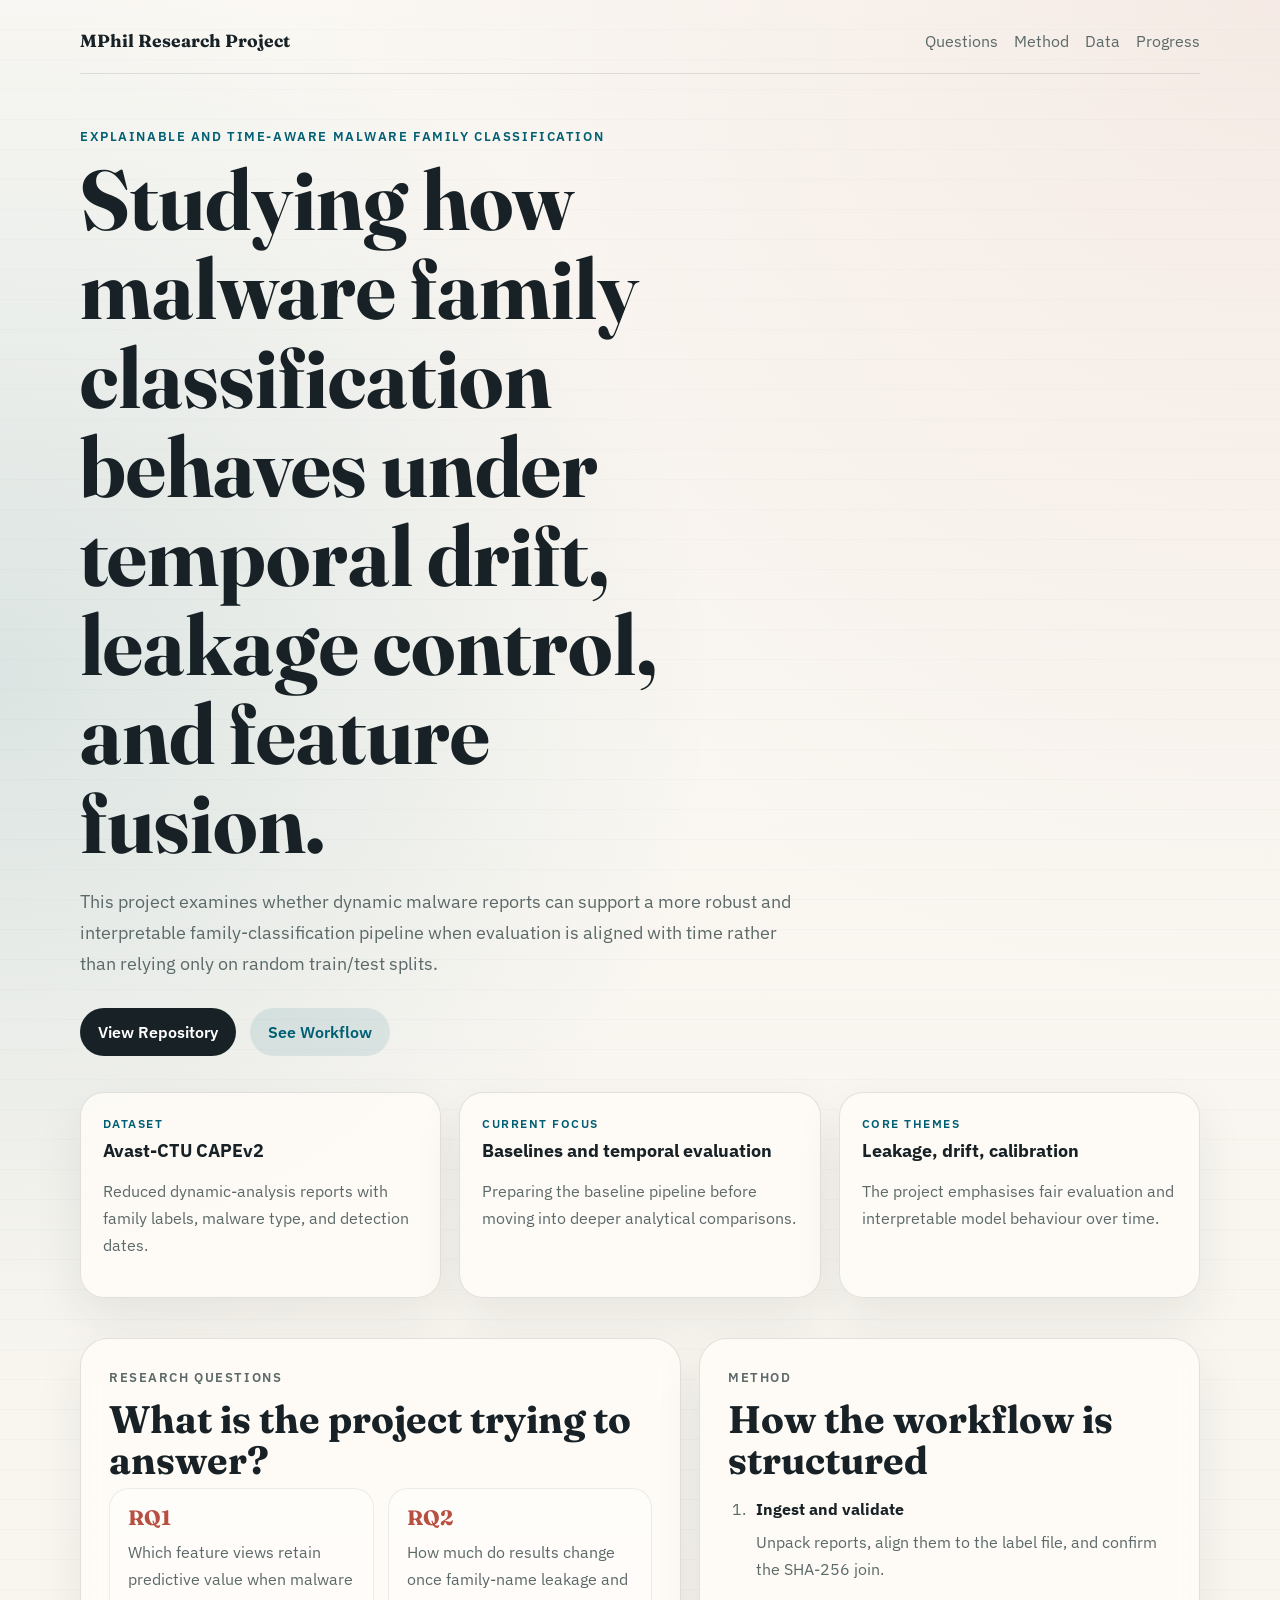
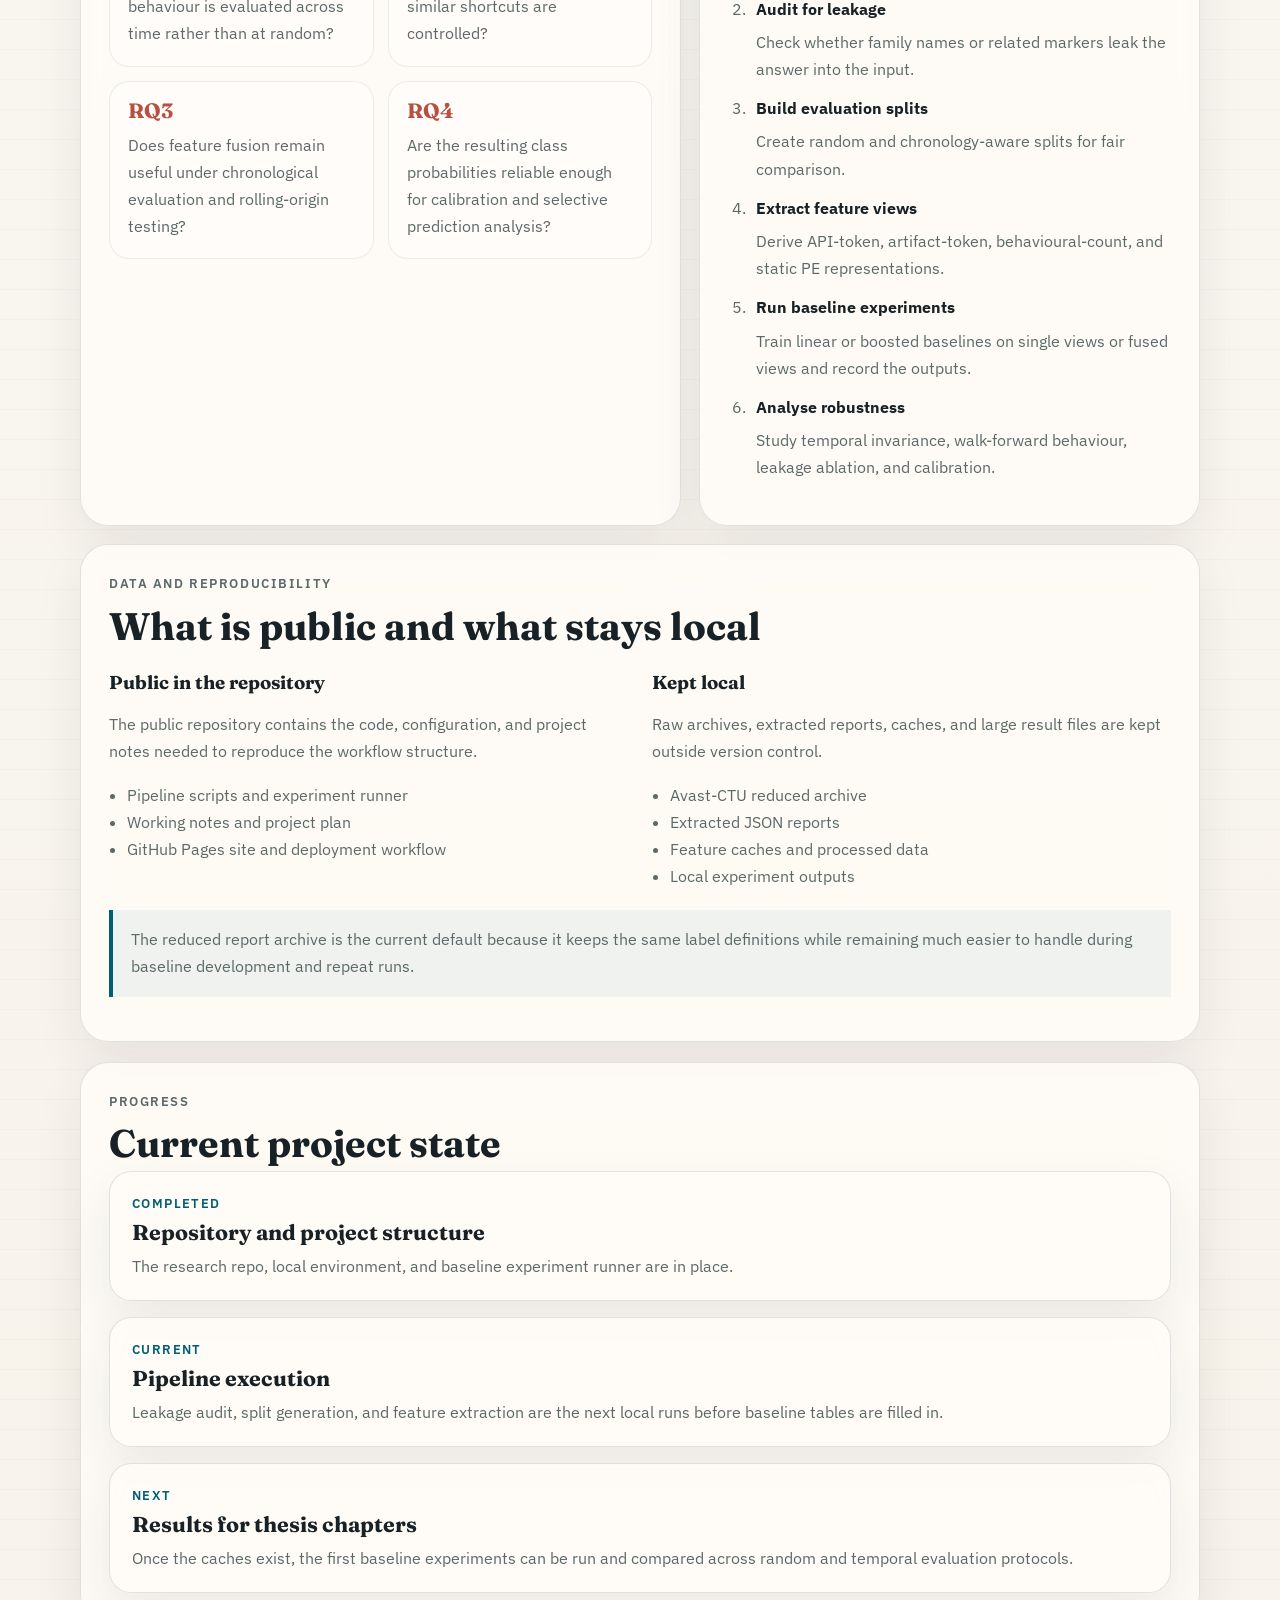
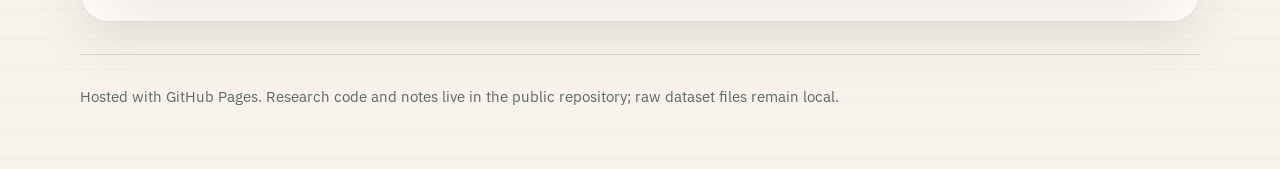
==== site/index.html @ 595c6e83 "Add GitHub Pages project site" ====
<!DOCTYPE html>
<html lang="en">
  <head>
    <meta charset="utf-8" />
    <meta name="viewport" content="width=device-width, initial-scale=1" />
    <title>MPhil Research Project | Malware Family Classification</title>
    <meta
      name="description"
      content="Project website for an MPhil research project on explainable and time-aware malware family classification."
    />
    <link rel="preconnect" href="https://fonts.googleapis.com" />
    <link rel="preconnect" href="https://fonts.gstatic.com" crossorigin />
    <link
      href="https://fonts.googleapis.com/css2?family=Fraunces:opsz,wght@9..144,500;9..144,700&family=IBM+Plex+Sans:wght@400;500;600&display=swap"
      rel="stylesheet"
    />
    <link rel="stylesheet" href="assets/styles.css" />
  </head>
  <body>
    <div class="page-shell">
      <header class="site-header">
        <a class="brand" href="#top">MPhil Research Project</a>
        <nav class="site-nav" aria-label="Primary">
          <a href="#questions">Questions</a>
          <a href="#method">Method</a>
          <a href="#data">Data</a>
          <a href="#progress">Progress</a>
        </nav>
      </header>

      <main id="top">
        <section class="hero reveal">
          <p class="eyebrow">Explainable and Time-Aware Malware Family Classification</p>
          <h1>Studying how malware family classification behaves under temporal drift, leakage control, and feature fusion.</h1>
          <p class="lead">
            This project examines whether dynamic malware reports can support a
            more robust and interpretable family-classification pipeline when
            evaluation is aligned with time rather than relying only on random
            train/test splits.
          </p>
          <div class="hero-actions">
            <a class="button primary" href="https://github.com/pinkysworld/Mphil">View Repository</a>
            <a class="button secondary" href="#method">See Workflow</a>
          </div>
        </section>

        <section class="snapshot reveal">
          <article class="stat-card">
            <span class="stat-label">Dataset</span>
            <strong>Avast-CTU CAPEv2</strong>
            <p>Reduced dynamic-analysis reports with family labels, malware type, and detection dates.</p>
          </article>
          <article class="stat-card">
            <span class="stat-label">Current Focus</span>
            <strong>Baselines and temporal evaluation</strong>
            <p>Preparing the baseline pipeline before moving into deeper analytical comparisons.</p>
          </article>
          <article class="stat-card">
            <span class="stat-label">Core Themes</span>
            <strong>Leakage, drift, calibration</strong>
            <p>The project emphasises fair evaluation and interpretable model behaviour over time.</p>
          </article>
        </section>

        <section class="content-grid">
          <section id="questions" class="panel reveal">
            <div class="panel-heading">
              <p class="eyebrow">Research Questions</p>
              <h2>What is the project trying to answer?</h2>
            </div>
            <div class="question-grid">
              <article>
                <h3>RQ1</h3>
                <p>Which feature views retain predictive value when malware behaviour is evaluated across time rather than at random?</p>
              </article>
              <article>
                <h3>RQ2</h3>
                <p>How much do results change once family-name leakage and similar shortcuts are controlled?</p>
              </article>
              <article>
                <h3>RQ3</h3>
                <p>Does feature fusion remain useful under chronological evaluation and rolling-origin testing?</p>
              </article>
              <article>
                <h3>RQ4</h3>
                <p>Are the resulting class probabilities reliable enough for calibration and selective prediction analysis?</p>
              </article>
            </div>
          </section>

          <section id="method" class="panel reveal">
            <div class="panel-heading">
              <p class="eyebrow">Method</p>
              <h2>How the workflow is structured</h2>
            </div>
            <ol class="workflow">
              <li>
                <strong>Ingest and validate</strong>
                <span>Unpack reports, align them to the label file, and confirm the SHA-256 join.</span>
              </li>
              <li>
                <strong>Audit for leakage</strong>
                <span>Check whether family names or related markers leak the answer into the input.</span>
              </li>
              <li>
                <strong>Build evaluation splits</strong>
                <span>Create random and chronology-aware splits for fair comparison.</span>
              </li>
              <li>
                <strong>Extract feature views</strong>
                <span>Derive API-token, artifact-token, behavioural-count, and static PE representations.</span>
              </li>
              <li>
                <strong>Run baseline experiments</strong>
                <span>Train linear or boosted baselines on single views or fused views and record the outputs.</span>
              </li>
              <li>
                <strong>Analyse robustness</strong>
                <span>Study temporal invariance, walk-forward behaviour, leakage ablation, and calibration.</span>
              </li>
            </ol>
          </section>
        </section>

        <section id="data" class="panel wide reveal">
          <div class="panel-heading">
            <p class="eyebrow">Data and Reproducibility</p>
            <h2>What is public and what stays local</h2>
          </div>
          <div class="two-column">
            <div>
              <h3>Public in the repository</h3>
              <p>
                The public repository contains the code, configuration, and
                project notes needed to reproduce the workflow structure.
              </p>
              <ul class="plain-list">
                <li>Pipeline scripts and experiment runner</li>
                <li>Working notes and project plan</li>
                <li>GitHub Pages site and deployment workflow</li>
              </ul>
            </div>
            <div>
              <h3>Kept local</h3>
              <p>
                Raw archives, extracted reports, caches, and large result files
                are kept outside version control.
              </p>
              <ul class="plain-list">
                <li>Avast-CTU reduced archive</li>
                <li>Extracted JSON reports</li>
                <li>Feature caches and processed data</li>
                <li>Local experiment outputs</li>
              </ul>
            </div>
          </div>
          <p class="note">
            The reduced report archive is the current default because it keeps
            the same label definitions while remaining much easier to handle
            during baseline development and repeat runs.
          </p>
        </section>

        <section id="progress" class="panel reveal">
          <div class="panel-heading">
            <p class="eyebrow">Progress</p>
            <h2>Current project state</h2>
          </div>
          <div class="timeline">
            <article>
              <span class="timeline-tag">Completed</span>
              <h3>Repository and project structure</h3>
              <p>The research repo, local environment, and baseline experiment runner are in place.</p>
            </article>
            <article>
              <span class="timeline-tag">Current</span>
              <h3>Pipeline execution</h3>
              <p>Leakage audit, split generation, and feature extraction are the next local runs before baseline tables are filled in.</p>
            </article>
            <article>
              <span class="timeline-tag">Next</span>
              <h3>Results for thesis chapters</h3>
              <p>Once the caches exist, the first baseline experiments can be run and compared across random and temporal evaluation protocols.</p>
            </article>
          </div>
        </section>
      </main>

      <footer class="site-footer">
        <p>Hosted with GitHub Pages. Research code and notes live in the public repository; raw dataset files remain local.</p>
      </footer>
    </div>
  </body>
</html>
---- site/assets/styles.css ----
:root {
  --paper: #f6f1e8;
  --paper-shadow: #ece1cf;
  --ink: #182226;
  --muted: #5b6969;
  --accent: #005f73;
  --accent-soft: rgba(0, 95, 115, 0.1);
  --accent-warm: #b85042;
  --line: rgba(24, 34, 38, 0.12);
  --card: rgba(255, 252, 247, 0.84);
  --shadow: 0 20px 50px rgba(24, 34, 38, 0.08);
}

* {
  box-sizing: border-box;
}

html {
  scroll-behavior: smooth;
}

body {
  margin: 0;
  color: var(--ink);
  font-family: "IBM Plex Sans", sans-serif;
  background:
    radial-gradient(circle at top right, rgba(184, 80, 66, 0.08), transparent 28%),
    radial-gradient(circle at left 20%, rgba(0, 95, 115, 0.12), transparent 24%),
    linear-gradient(180deg, rgba(255, 255, 255, 0.5), rgba(255, 255, 255, 0.15)),
    repeating-linear-gradient(
      to bottom,
      transparent 0,
      transparent 29px,
      rgba(24, 34, 38, 0.035) 29px,
      rgba(24, 34, 38, 0.035) 30px
    ),
    var(--paper);
}

a {
  color: inherit;
}

.page-shell {
  width: min(1120px, calc(100% - 32px));
  margin: 0 auto;
  padding: 20px 0 48px;
}

.site-header {
  display: flex;
  justify-content: space-between;
  align-items: center;
  gap: 18px;
  padding: 10px 0 22px;
  border-bottom: 1px solid var(--line);
}

.brand {
  font-family: "Fraunces", serif;
  font-weight: 700;
  font-size: 1.1rem;
  text-decoration: none;
}

.site-nav {
  display: flex;
  flex-wrap: wrap;
  gap: 16px;
}

.site-nav a {
  text-decoration: none;
  color: var(--muted);
}

.hero,
.panel,
.snapshot {
  animation: rise 700ms ease both;
}

.hero {
  padding: 54px 0 36px;
}

.eyebrow {
  margin: 0 0 10px;
  letter-spacing: 0.12em;
  text-transform: uppercase;
  color: var(--accent);
  font-size: 0.82rem;
  font-weight: 600;
}

.hero h1,
.panel h2,
.panel h3,
.timeline h3 {
  font-family: "Fraunces", serif;
  line-height: 1.05;
}

.hero h1 {
  margin: 0;
  max-width: 12ch;
  font-size: clamp(2.7rem, 7vw, 5.3rem);
}

.lead {
  max-width: 66ch;
  margin: 20px 0 0;
  font-size: 1.1rem;
  line-height: 1.75;
  color: var(--muted);
}

.hero-actions {
  display: flex;
  flex-wrap: wrap;
  gap: 14px;
  margin-top: 28px;
}

.button {
  display: inline-flex;
  align-items: center;
  justify-content: center;
  min-height: 48px;
  padding: 0 18px;
  border-radius: 999px;
  text-decoration: none;
  font-weight: 600;
  transition: transform 180ms ease, background-color 180ms ease;
}

.button:hover {
  transform: translateY(-1px);
}

.button.primary {
  background: var(--ink);
  color: #fff;
}

.button.secondary {
  background: var(--accent-soft);
  color: var(--accent);
}

.snapshot {
  display: grid;
  grid-template-columns: repeat(3, minmax(0, 1fr));
  gap: 18px;
}

.stat-card,
.panel,
.timeline article {
  backdrop-filter: blur(12px);
  background: var(--card);
  border: 1px solid var(--line);
  box-shadow: var(--shadow);
}

.stat-card {
  padding: 22px;
  border-radius: 24px;
}

.stat-label {
  display: block;
  margin-bottom: 8px;
  color: var(--accent);
  font-size: 0.78rem;
  text-transform: uppercase;
  letter-spacing: 0.12em;
  font-weight: 600;
}

.stat-card strong {
  display: block;
  font-size: 1.1rem;
}

.stat-card p,
.panel p,
.panel li,
.timeline p {
  color: var(--muted);
  line-height: 1.7;
}

.content-grid {
  display: grid;
  grid-template-columns: 1.2fr 1fr;
  gap: 18px;
  margin-top: 20px;
}

.panel {
  margin-top: 20px;
  padding: 28px;
  border-radius: 28px;
}

.panel.wide {
  margin-top: 18px;
}

.panel-heading h2 {
  margin: 0 0 8px;
  font-size: clamp(1.8rem, 3vw, 2.5rem);
}

.question-grid {
  display: grid;
  grid-template-columns: repeat(2, minmax(0, 1fr));
  gap: 14px;
}

.question-grid article {
  padding: 18px;
  border-radius: 20px;
  background: rgba(255, 255, 255, 0.44);
  border: 1px solid rgba(24, 34, 38, 0.08);
}

.question-grid h3 {
  margin: 0 0 10px;
  font-size: 1.3rem;
  color: var(--accent-warm);
}

.question-grid p {
  margin: 0;
}

.workflow {
  display: grid;
  gap: 12px;
  padding-left: 22px;
}

.workflow li {
  padding-left: 6px;
}

.workflow strong {
  display: block;
  margin-bottom: 6px;
  color: var(--ink);
}

.workflow span {
  color: var(--muted);
  line-height: 1.65;
}

.two-column {
  display: grid;
  grid-template-columns: repeat(2, minmax(0, 1fr));
  gap: 24px;
}

.plain-list {
  padding-left: 18px;
  margin: 10px 0 0;
}

.note {
  margin-top: 20px;
  padding: 16px 18px;
  border-left: 4px solid var(--accent);
  background: rgba(0, 95, 115, 0.06);
}

.timeline {
  display: grid;
  gap: 16px;
}

.timeline article {
  padding: 20px 22px;
  border-radius: 22px;
}

.timeline-tag {
  display: inline-block;
  margin-bottom: 10px;
  color: var(--accent);
  font-size: 0.8rem;
  letter-spacing: 0.11em;
  text-transform: uppercase;
  font-weight: 600;
}

.timeline h3 {
  margin: 0 0 8px;
  font-size: 1.35rem;
}

.timeline p {
  margin: 0;
}

.site-footer {
  margin-top: 32px;
  padding-top: 16px;
  border-top: 1px solid var(--line);
  color: var(--muted);
  font-size: 0.95rem;
}

@keyframes rise {
  from {
    opacity: 0;
    transform: translateY(18px);
  }
  to {
    opacity: 1;
    transform: translateY(0);
  }
}

@media (max-width: 900px) {
  .snapshot,
  .content-grid,
  .question-grid,
  .two-column {
    grid-template-columns: 1fr;
  }

  .hero h1 {
    max-width: 100%;
  }
}

@media (max-width: 640px) {
  .page-shell {
    width: min(100% - 20px, 1120px);
  }

  .site-header {
    align-items: flex-start;
    flex-direction: column;
  }

  .panel,
  .stat-card {
    border-radius: 22px;
  }
}
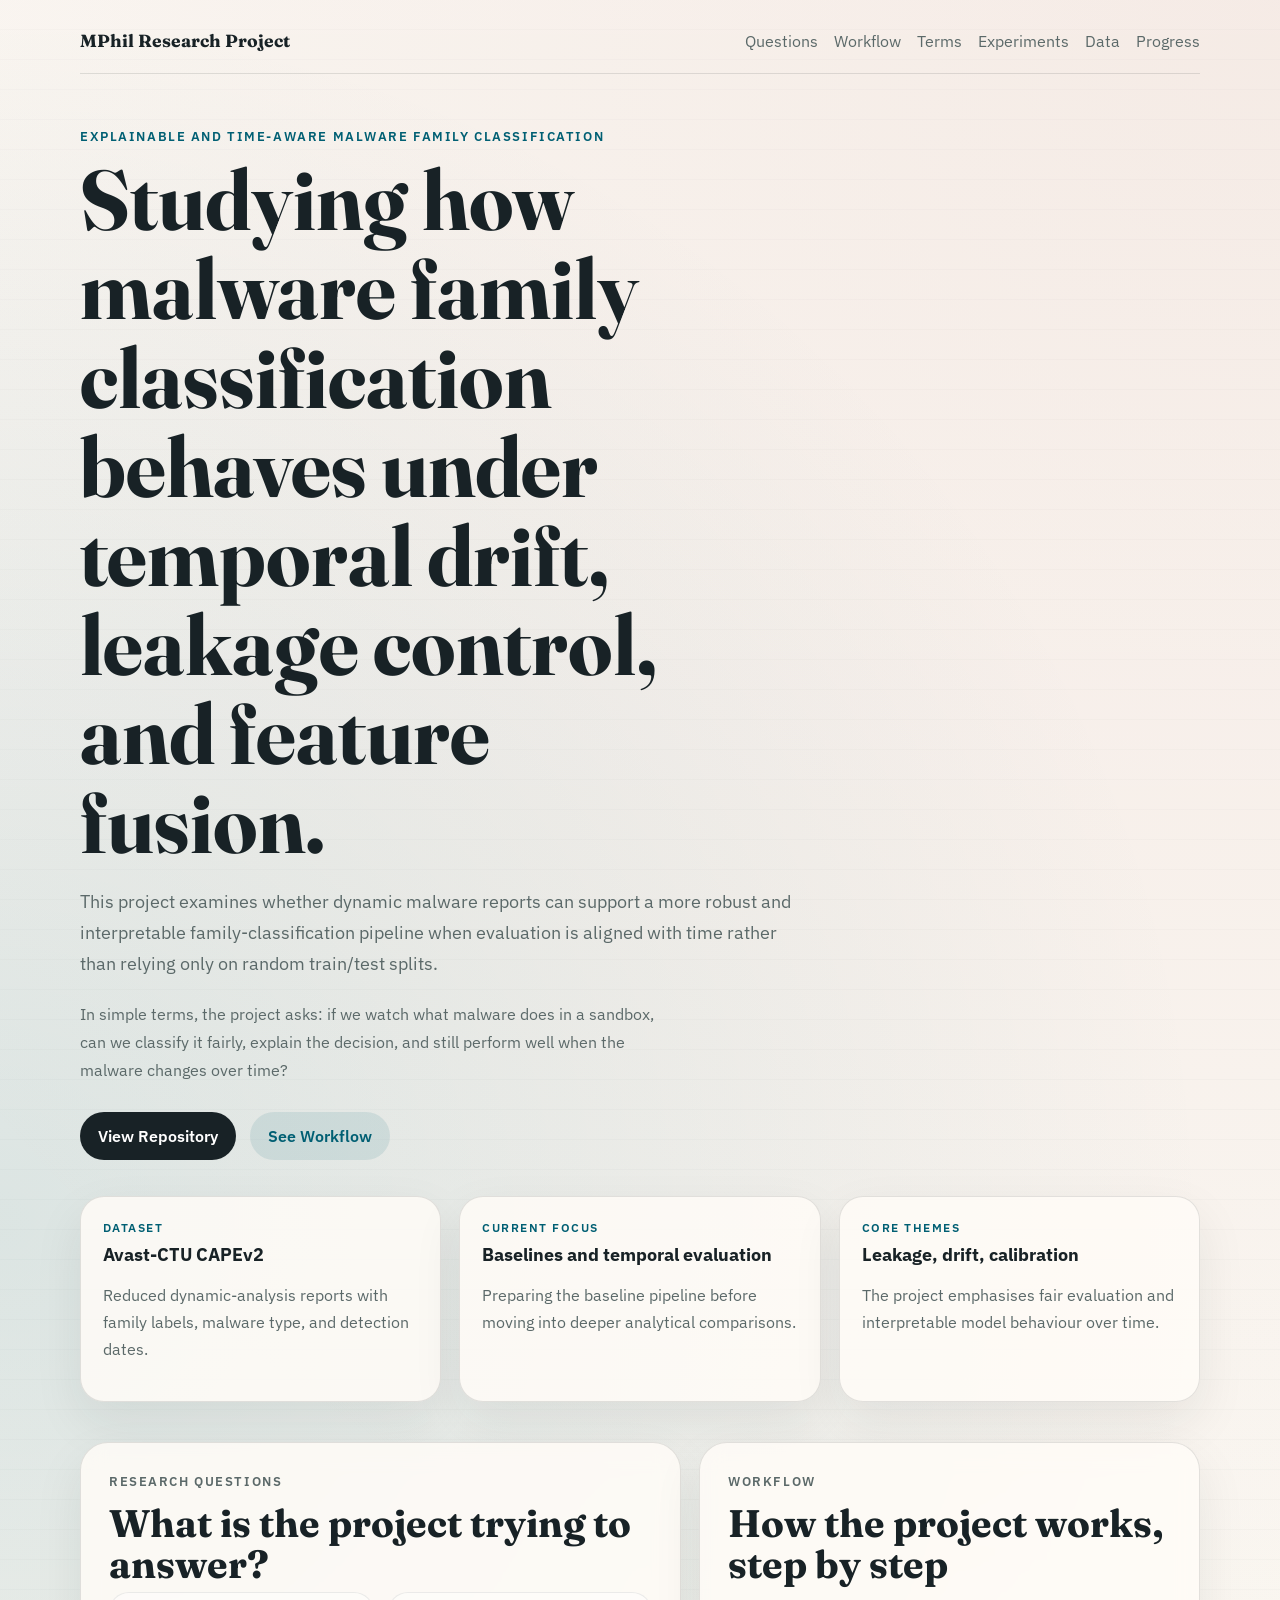
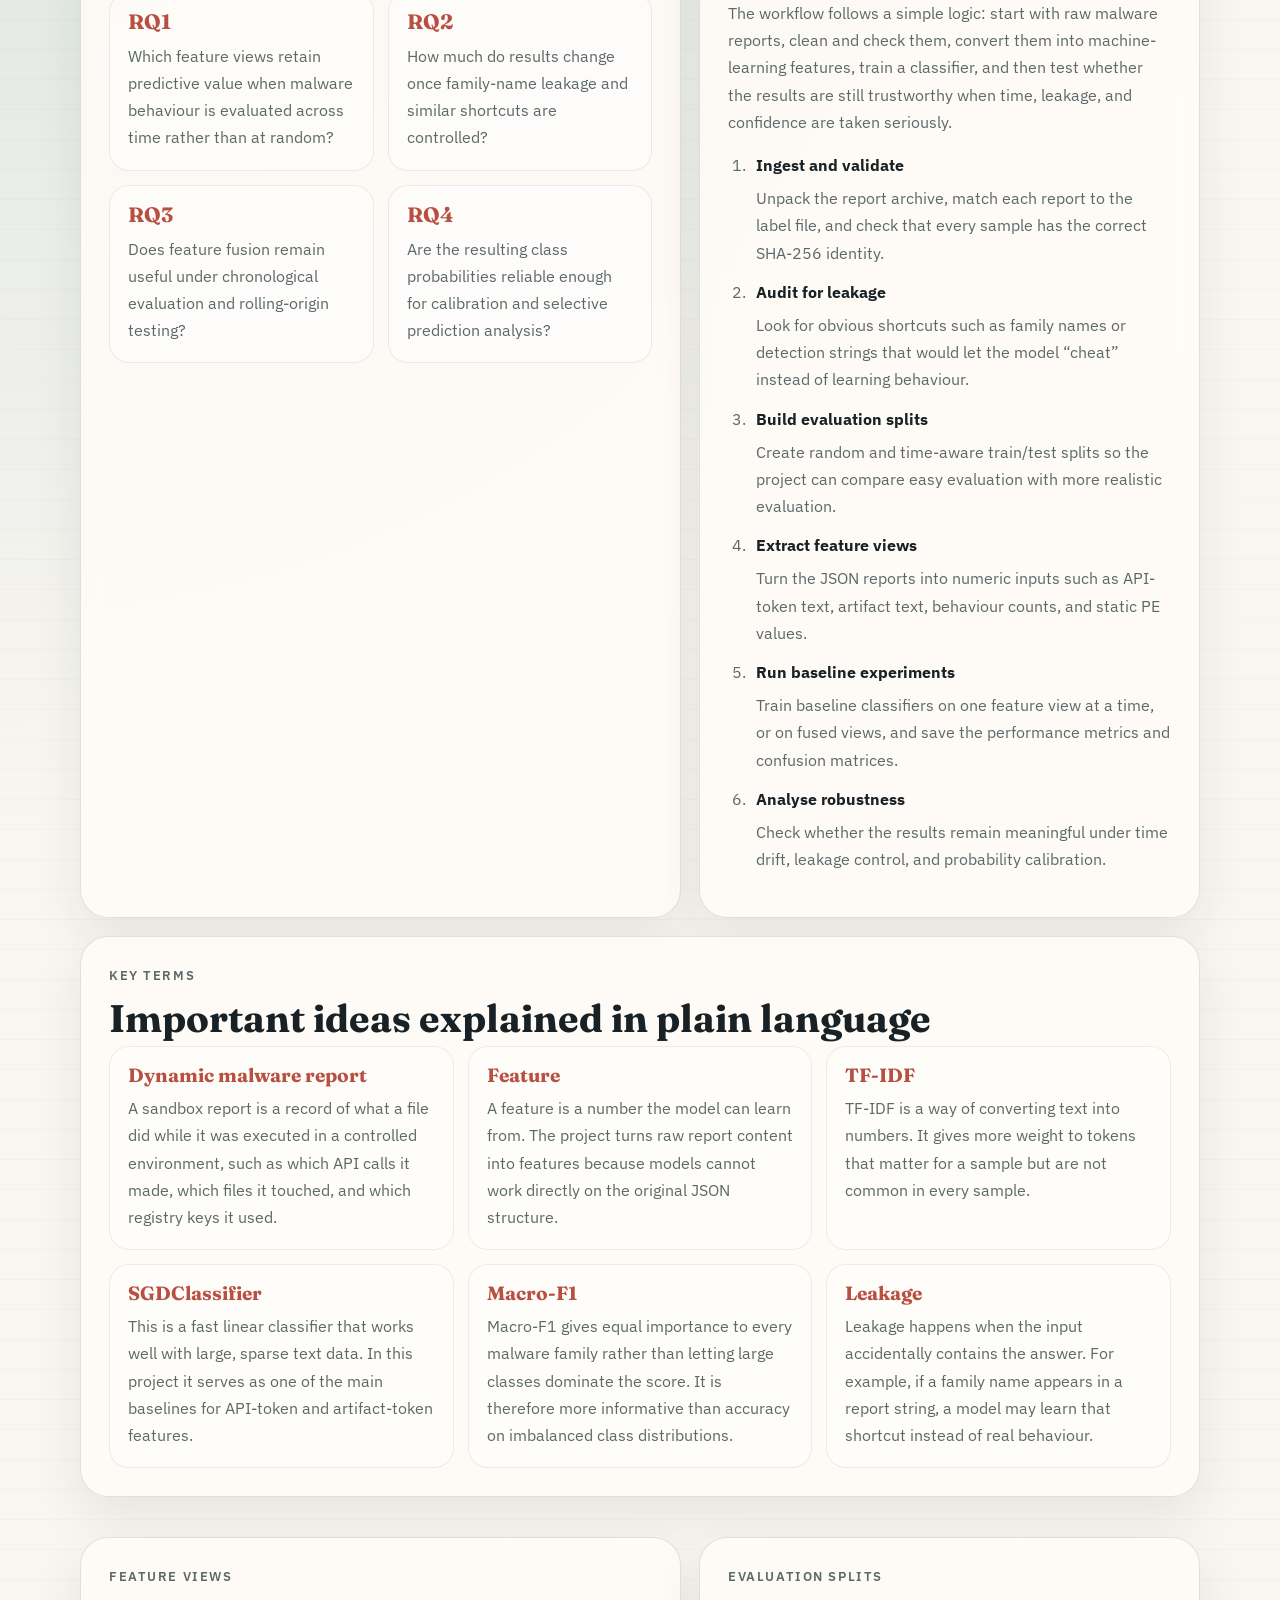
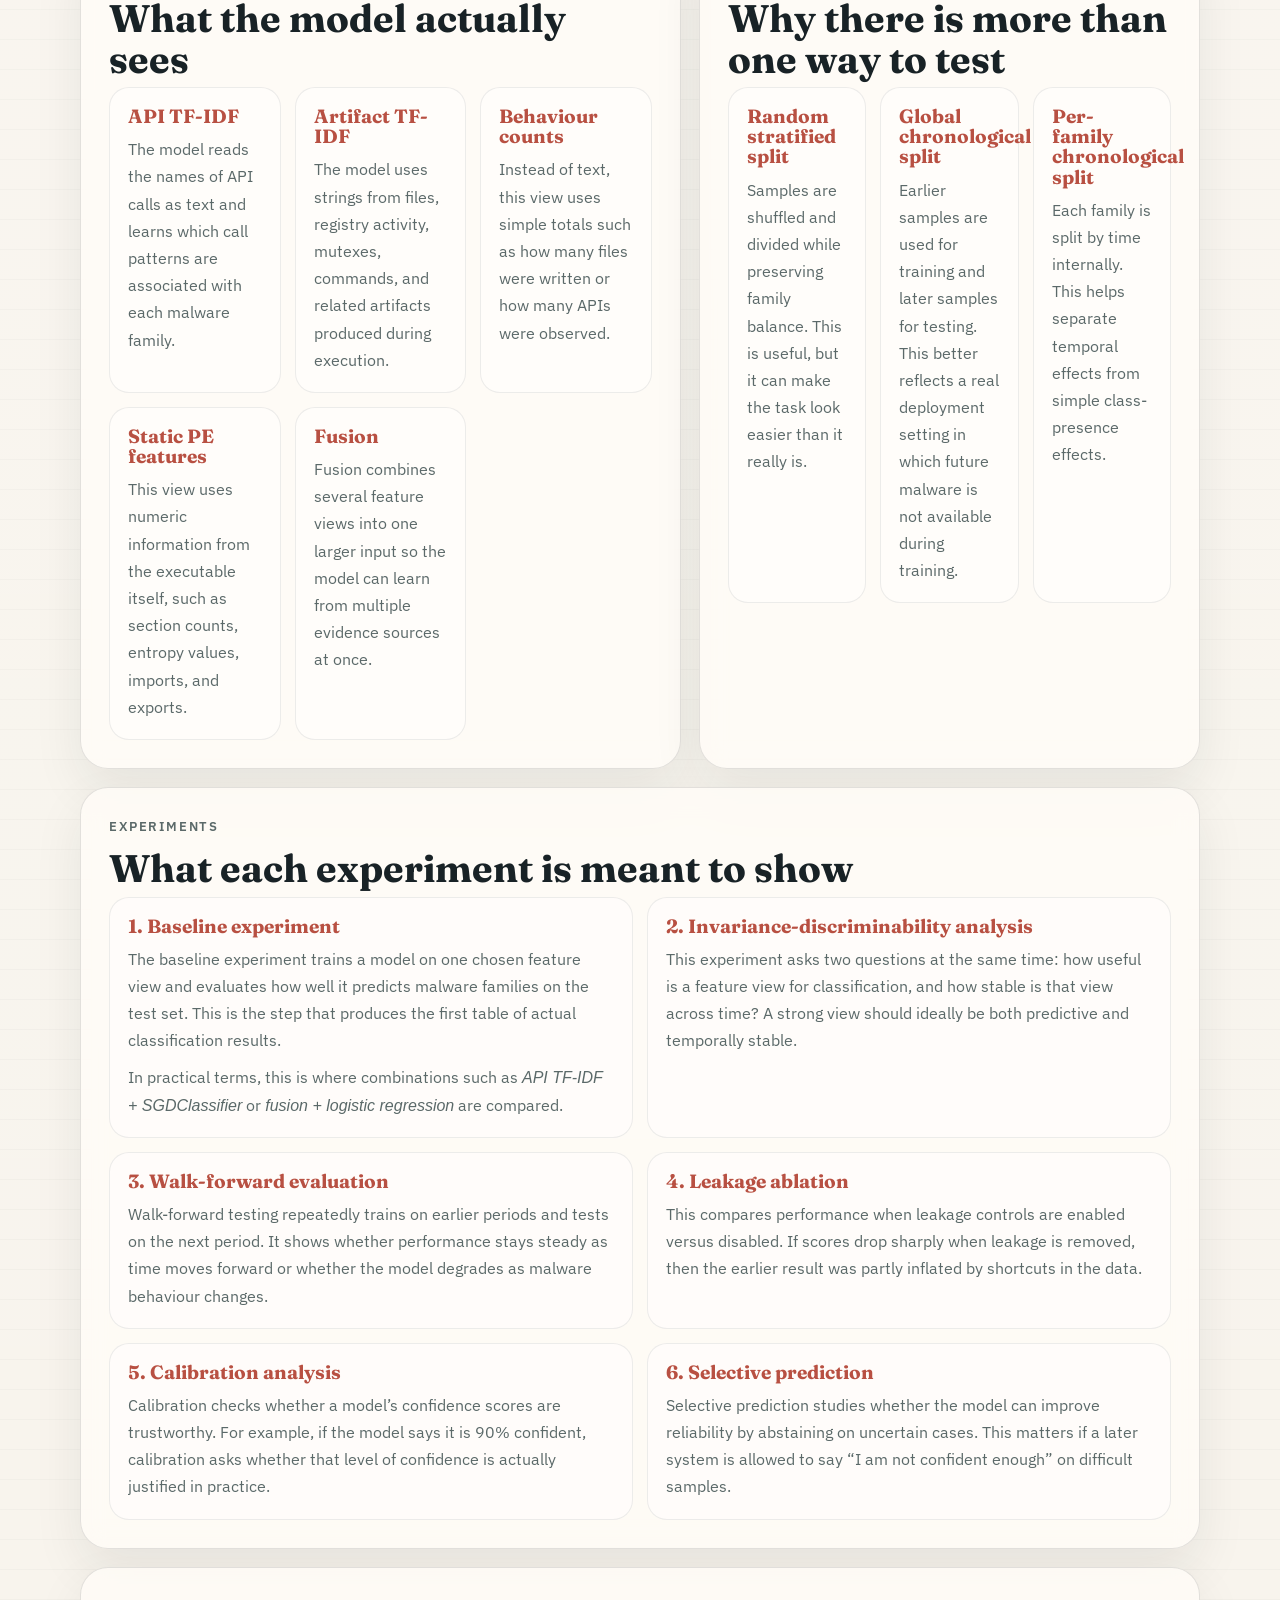
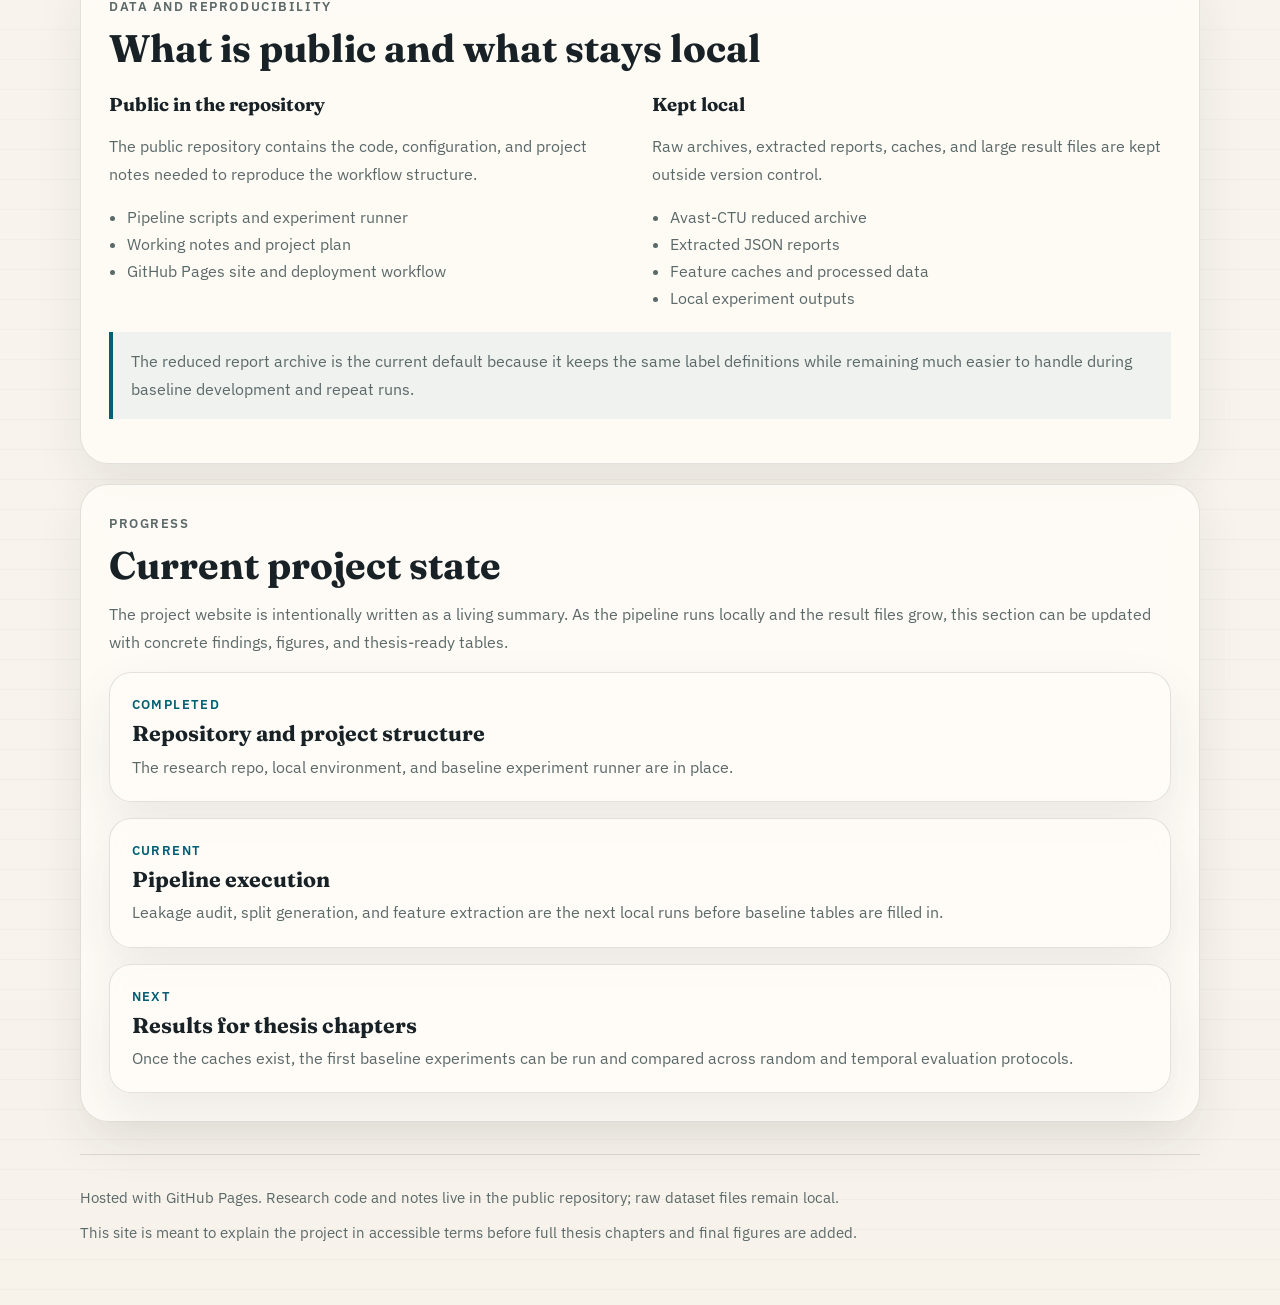
==== commit 46ac598e: "Expand website explanations" ====
--- a/site/index.html
+++ b/site/index.html
@@ -22,7 +22,9 @@
         <a class="brand" href="#top">MPhil Research Project</a>
         <nav class="site-nav" aria-label="Primary">
           <a href="#questions">Questions</a>
-          <a href="#method">Method</a>
+          <a href="#method">Workflow</a>
+          <a href="#terms">Terms</a>
+          <a href="#experiments">Experiments</a>
           <a href="#data">Data</a>
           <a href="#progress">Progress</a>
         </nav>
@@ -37,6 +39,11 @@
             more robust and interpretable family-classification pipeline when
             evaluation is aligned with time rather than relying only on random
             train/test splits.
+          </p>
+          <p class="lead compact">
+            In simple terms, the project asks: if we watch what malware does in
+            a sandbox, can we classify it fairly, explain the decision, and
+            still perform well when the malware changes over time?
           </p>
           <div class="hero-actions">
             <a class="button primary" href="https://github.com/pinkysworld/Mphil">View Repository</a>
@@ -90,36 +97,246 @@
 
           <section id="method" class="panel reveal">
             <div class="panel-heading">
-              <p class="eyebrow">Method</p>
-              <h2>How the workflow is structured</h2>
-            </div>
+              <p class="eyebrow">Workflow</p>
+              <h2>How the project works, step by step</h2>
+            </div>
+            <p>
+              The workflow follows a simple logic: start with raw malware
+              reports, clean and check them, convert them into machine-learning
+              features, train a classifier, and then test whether the results
+              are still trustworthy when time, leakage, and confidence are taken
+              seriously.
+            </p>
             <ol class="workflow">
               <li>
                 <strong>Ingest and validate</strong>
-                <span>Unpack reports, align them to the label file, and confirm the SHA-256 join.</span>
+                <span>Unpack the report archive, match each report to the label file, and check that every sample has the correct SHA-256 identity.</span>
               </li>
               <li>
                 <strong>Audit for leakage</strong>
-                <span>Check whether family names or related markers leak the answer into the input.</span>
+                <span>Look for obvious shortcuts such as family names or detection strings that would let the model “cheat” instead of learning behaviour.</span>
               </li>
               <li>
                 <strong>Build evaluation splits</strong>
-                <span>Create random and chronology-aware splits for fair comparison.</span>
+                <span>Create random and time-aware train/test splits so the project can compare easy evaluation with more realistic evaluation.</span>
               </li>
               <li>
                 <strong>Extract feature views</strong>
-                <span>Derive API-token, artifact-token, behavioural-count, and static PE representations.</span>
+                <span>Turn the JSON reports into numeric inputs such as API-token text, artifact text, behaviour counts, and static PE values.</span>
               </li>
               <li>
                 <strong>Run baseline experiments</strong>
-                <span>Train linear or boosted baselines on single views or fused views and record the outputs.</span>
+                <span>Train baseline classifiers on one feature view at a time, or on fused views, and save the performance metrics and confusion matrices.</span>
               </li>
               <li>
                 <strong>Analyse robustness</strong>
-                <span>Study temporal invariance, walk-forward behaviour, leakage ablation, and calibration.</span>
+                <span>Check whether the results remain meaningful under time drift, leakage control, and probability calibration.</span>
               </li>
             </ol>
           </section>
+        </section>
+
+        <section id="terms" class="panel wide reveal">
+          <div class="panel-heading">
+            <p class="eyebrow">Key Terms</p>
+            <h2>Important ideas explained in plain language</h2>
+          </div>
+          <div class="term-grid">
+            <article class="term-card">
+              <h3>Dynamic malware report</h3>
+              <p>
+                A sandbox report is a record of what a file did while it was
+                executed in a controlled environment, such as which API calls it
+                made, which files it touched, and which registry keys it used.
+              </p>
+            </article>
+            <article class="term-card">
+              <h3>Feature</h3>
+              <p>
+                A feature is a number the model can learn from. The project
+                turns raw report content into features because models cannot work
+                directly on the original JSON structure.
+              </p>
+            </article>
+            <article class="term-card">
+              <h3>TF-IDF</h3>
+              <p>
+                TF-IDF is a way of converting text into numbers. It gives more
+                weight to tokens that matter for a sample but are not common in
+                every sample.
+              </p>
+            </article>
+            <article class="term-card">
+              <h3>SGDClassifier</h3>
+              <p>
+                This is a fast linear classifier that works well with large,
+                sparse text data. In this project it serves as one of the main
+                baselines for API-token and artifact-token features.
+              </p>
+            </article>
+            <article class="term-card">
+              <h3>Macro-F1</h3>
+              <p>
+                Macro-F1 gives equal importance to every malware family rather
+                than letting large classes dominate the score. It is therefore
+                more informative than accuracy on imbalanced class distributions.
+              </p>
+            </article>
+            <article class="term-card">
+              <h3>Leakage</h3>
+              <p>
+                Leakage happens when the input accidentally contains the answer.
+                For example, if a family name appears in a report string, a
+                model may learn that shortcut instead of real behaviour.
+              </p>
+            </article>
+          </div>
+        </section>
+
+        <section class="content-grid">
+          <section class="panel reveal">
+            <div class="panel-heading">
+              <p class="eyebrow">Feature Views</p>
+              <h2>What the model actually sees</h2>
+            </div>
+            <div class="explain-grid">
+              <article>
+                <h3>API TF-IDF</h3>
+                <p>
+                  The model reads the names of API calls as text and learns
+                  which call patterns are associated with each malware family.
+                </p>
+              </article>
+              <article>
+                <h3>Artifact TF-IDF</h3>
+                <p>
+                  The model uses strings from files, registry activity, mutexes,
+                  commands, and related artifacts produced during execution.
+                </p>
+              </article>
+              <article>
+                <h3>Behaviour counts</h3>
+                <p>
+                  Instead of text, this view uses simple totals such as how many
+                  files were written or how many APIs were observed.
+                </p>
+              </article>
+              <article>
+                <h3>Static PE features</h3>
+                <p>
+                  This view uses numeric information from the executable itself,
+                  such as section counts, entropy values, imports, and exports.
+                </p>
+              </article>
+              <article>
+                <h3>Fusion</h3>
+                <p>
+                  Fusion combines several feature views into one larger input so
+                  the model can learn from multiple evidence sources at once.
+                </p>
+              </article>
+            </div>
+          </section>
+
+          <section class="panel reveal">
+            <div class="panel-heading">
+              <p class="eyebrow">Evaluation Splits</p>
+              <h2>Why there is more than one way to test</h2>
+            </div>
+            <div class="explain-grid">
+              <article>
+                <h3>Random stratified split</h3>
+                <p>
+                  Samples are shuffled and divided while preserving family
+                  balance. This is useful, but it can make the task look easier
+                  than it really is.
+                </p>
+              </article>
+              <article>
+                <h3>Global chronological split</h3>
+                <p>
+                  Earlier samples are used for training and later samples for
+                  testing. This better reflects a real deployment setting in
+                  which future malware is not available during training.
+                </p>
+              </article>
+              <article>
+                <h3>Per-family chronological split</h3>
+                <p>
+                  Each family is split by time internally. This helps separate
+                  temporal effects from simple class-presence effects.
+                </p>
+              </article>
+            </div>
+          </section>
+        </section>
+
+        <section id="experiments" class="panel wide reveal">
+          <div class="panel-heading">
+            <p class="eyebrow">Experiments</p>
+            <h2>What each experiment is meant to show</h2>
+          </div>
+          <div class="experiment-stack">
+            <article class="experiment-card">
+              <h3>1. Baseline experiment</h3>
+              <p>
+                The baseline experiment trains a model on one chosen feature
+                view and evaluates how well it predicts malware families on the
+                test set. This is the step that produces the first table of
+                actual classification results.
+              </p>
+              <p>
+                In practical terms, this is where combinations such as
+                <em>API TF-IDF + SGDClassifier</em> or
+                <em>fusion + logistic regression</em> are compared.
+              </p>
+            </article>
+            <article class="experiment-card">
+              <h3>2. Invariance-discriminability analysis</h3>
+              <p>
+                This experiment asks two questions at the same time: how useful
+                is a feature view for classification, and how stable is that
+                view across time? A strong view should ideally be both
+                predictive and temporally stable.
+              </p>
+            </article>
+            <article class="experiment-card">
+              <h3>3. Walk-forward evaluation</h3>
+              <p>
+                Walk-forward testing repeatedly trains on earlier periods and
+                tests on the next period. It shows whether performance stays
+                steady as time moves forward or whether the model degrades as
+                malware behaviour changes.
+              </p>
+            </article>
+            <article class="experiment-card">
+              <h3>4. Leakage ablation</h3>
+              <p>
+                This compares performance when leakage controls are enabled
+                versus disabled. If scores drop sharply when leakage is removed,
+                then the earlier result was partly inflated by shortcuts in the
+                data.
+              </p>
+            </article>
+            <article class="experiment-card">
+              <h3>5. Calibration analysis</h3>
+              <p>
+                Calibration checks whether a model’s confidence scores are
+                trustworthy. For example, if the model says it is 90% confident,
+                calibration asks whether that level of confidence is actually
+                justified in practice.
+              </p>
+            </article>
+            <article class="experiment-card">
+              <h3>6. Selective prediction</h3>
+              <p>
+                Selective prediction studies whether the model can improve
+                reliability by abstaining on uncertain cases. This matters if a
+                later system is allowed to say “I am not confident enough” on
+                difficult samples.
+              </p>
+            </article>
+          </div>
         </section>
 
         <section id="data" class="panel wide reveal">
@@ -166,6 +383,12 @@
             <p class="eyebrow">Progress</p>
             <h2>Current project state</h2>
           </div>
+          <p>
+            The project website is intentionally written as a living summary.
+            As the pipeline runs locally and the result files grow, this section
+            can be updated with concrete findings, figures, and thesis-ready
+            tables.
+          </p>
           <div class="timeline">
             <article>
               <span class="timeline-tag">Completed</span>
@@ -188,6 +411,7 @@
 
       <footer class="site-footer">
         <p>Hosted with GitHub Pages. Research code and notes live in the public repository; raw dataset files remain local.</p>
+        <p>This site is meant to explain the project in accessible terms before full thesis chapters and final figures are added.</p>
       </footer>
     </div>
   </body>
--- a/site/assets/styles.css
+++ b/site/assets/styles.css
@@ -115,6 +115,11 @@
   color: var(--muted);
 }
 
+.lead.compact {
+  max-width: 60ch;
+  font-size: 1rem;
+}
+
 .hero-actions {
   display: flex;
   flex-wrap: wrap;
@@ -257,6 +262,46 @@
   line-height: 1.65;
 }
 
+.term-grid,
+.explain-grid {
+  display: grid;
+  grid-template-columns: repeat(3, minmax(0, 1fr));
+  gap: 14px;
+}
+
+.term-card,
+.explain-grid article,
+.experiment-card {
+  padding: 18px;
+  border-radius: 20px;
+  background: rgba(255, 255, 255, 0.48);
+  border: 1px solid rgba(24, 34, 38, 0.08);
+}
+
+.term-card h3,
+.explain-grid h3,
+.experiment-card h3 {
+  margin: 0 0 10px;
+  font-size: 1.2rem;
+  color: var(--accent-warm);
+}
+
+.term-card p,
+.explain-grid p,
+.experiment-card p {
+  margin: 0;
+}
+
+.experiment-stack {
+  display: grid;
+  grid-template-columns: repeat(2, minmax(0, 1fr));
+  gap: 14px;
+}
+
+.experiment-card p + p {
+  margin-top: 10px;
+}
+
 .two-column {
   display: grid;
   grid-template-columns: repeat(2, minmax(0, 1fr));
@@ -327,7 +372,10 @@
   .snapshot,
   .content-grid,
   .question-grid,
-  .two-column {
+  .two-column,
+  .term-grid,
+  .explain-grid,
+  .experiment-stack {
     grid-template-columns: 1fr;
   }
 
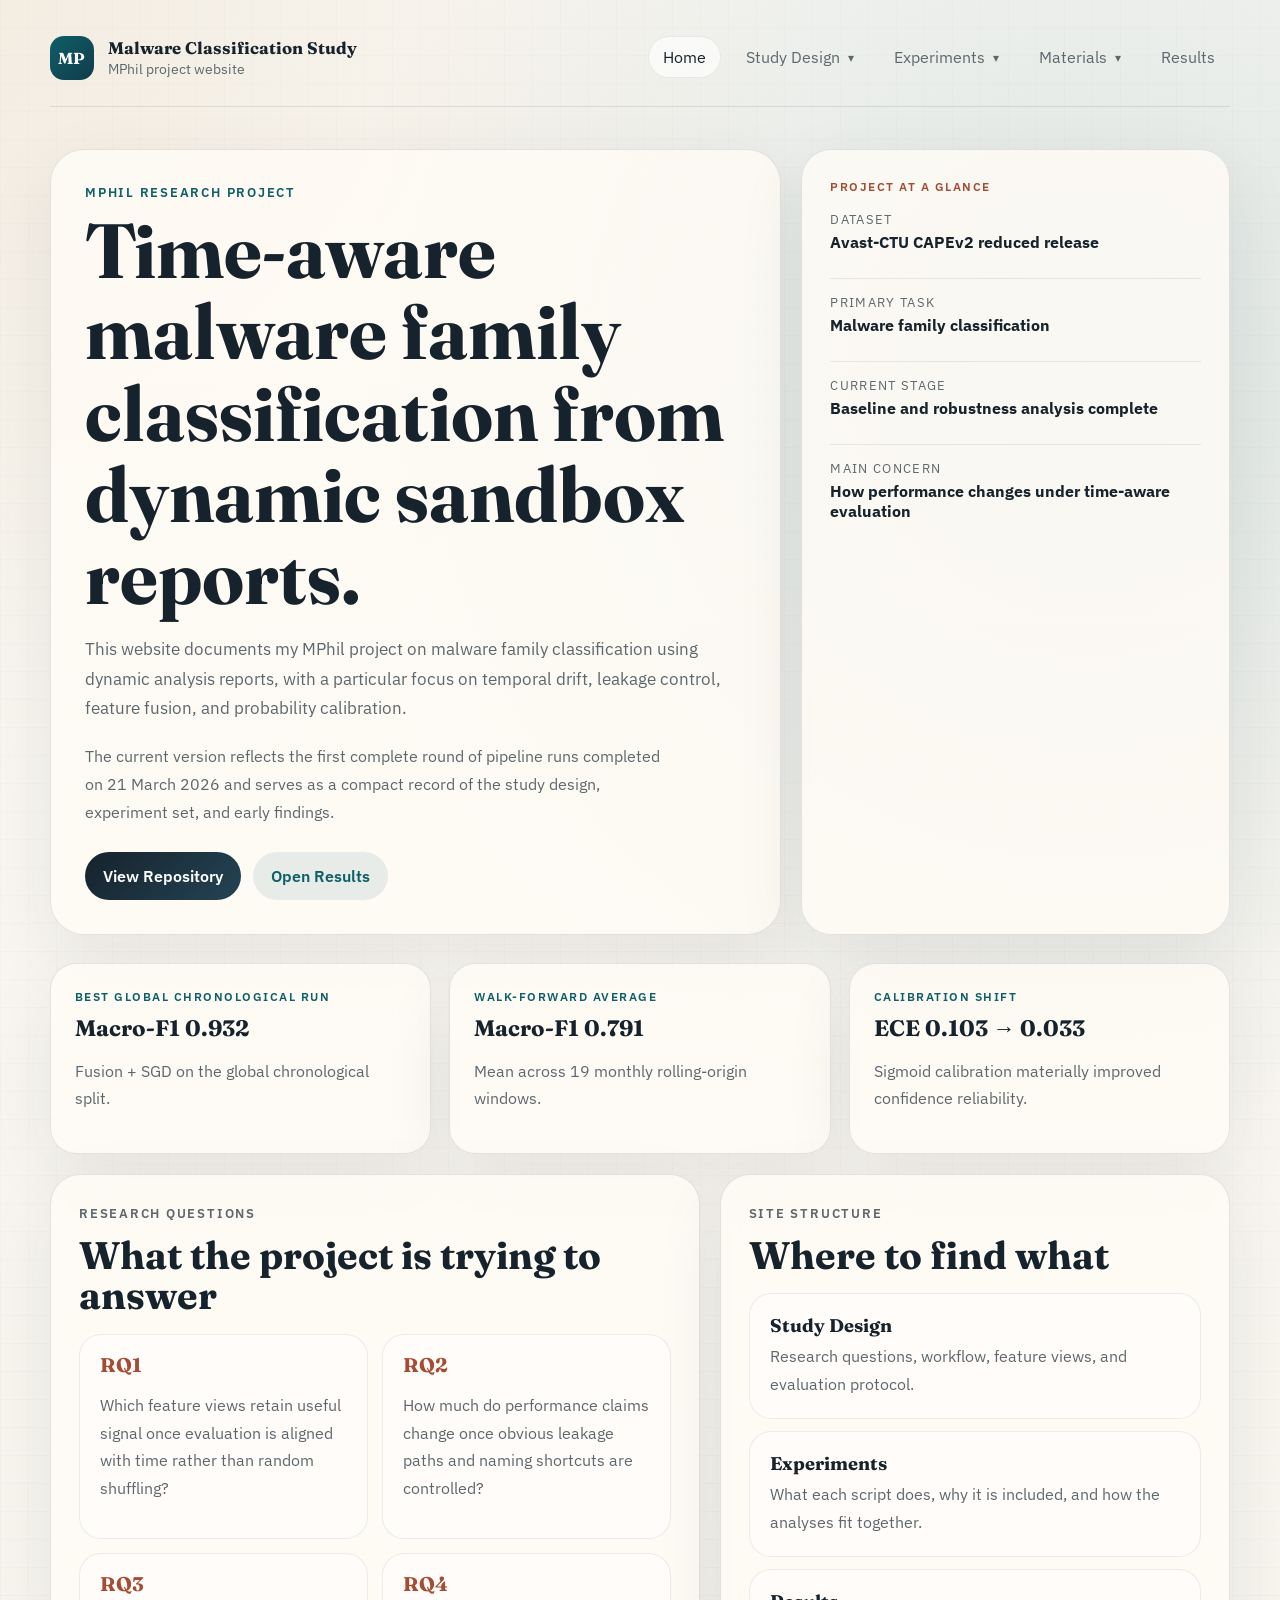
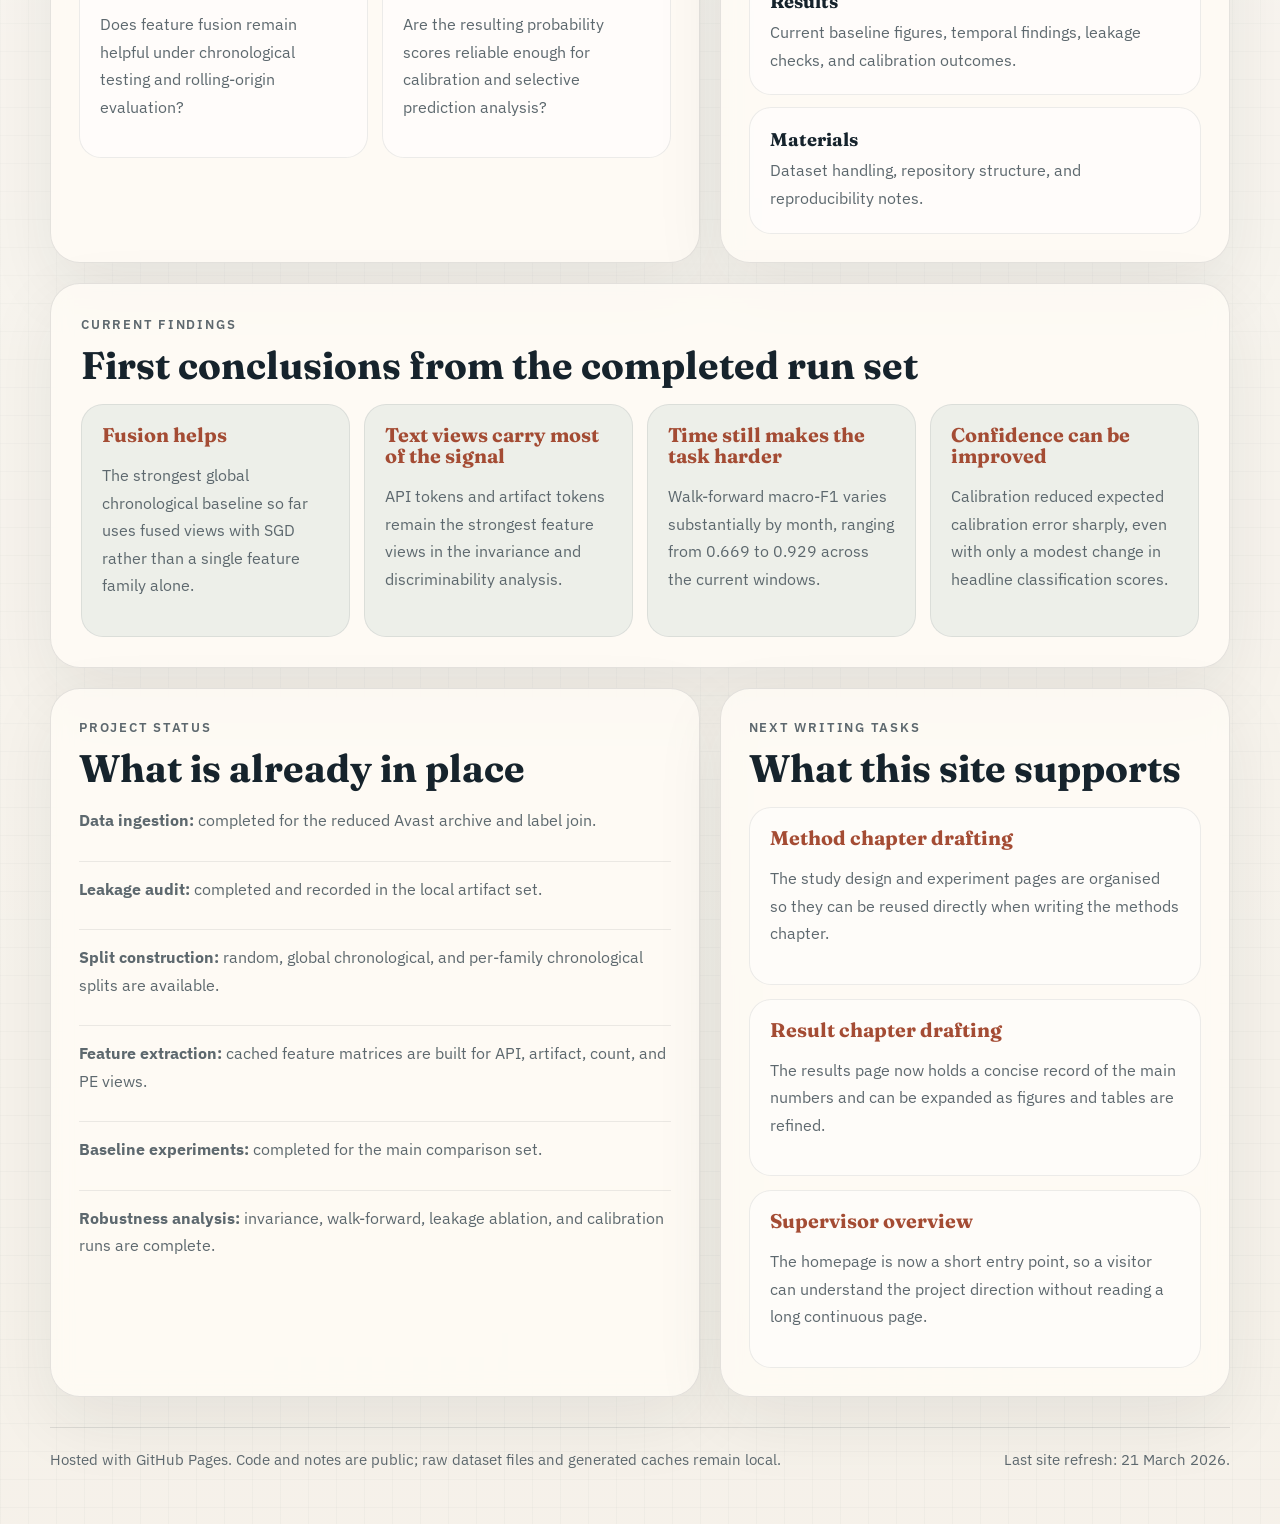
==== commit ed7d8ff6: "Redesign project website" ====
--- a/site/index.html
+++ b/site/index.html
@@ -6,7 +6,7 @@
     <title>MPhil Research Project | Malware Family Classification</title>
     <meta
       name="description"
-      content="Project website for an MPhil research project on explainable and time-aware malware family classification."
+      content="Website for an MPhil project on malware family classification, temporal evaluation, leakage control, and model reliability."
     />
     <link rel="preconnect" href="https://fonts.googleapis.com" />
     <link rel="preconnect" href="https://fonts.gstatic.com" crossorigin />
@@ -19,399 +19,231 @@
   <body>
     <div class="page-shell">
       <header class="site-header">
-        <a class="brand" href="#top">MPhil Research Project</a>
+        <a class="brand" href="index.html">
+          <span class="brand-mark">MP</span>
+          <span class="brand-copy">
+            <strong>Malware Classification Study</strong>
+            <small>MPhil project website</small>
+          </span>
+        </a>
+
         <nav class="site-nav" aria-label="Primary">
-          <a href="#questions">Questions</a>
-          <a href="#method">Workflow</a>
-          <a href="#terms">Terms</a>
-          <a href="#experiments">Experiments</a>
-          <a href="#data">Data</a>
-          <a href="#progress">Progress</a>
+          <a class="nav-link active" href="index.html">Home</a>
+
+          <details class="nav-group">
+            <summary class="nav-summary">Study Design</summary>
+            <div class="nav-menu">
+              <a href="methods.html#questions">Research Questions</a>
+              <a href="methods.html#workflow">Workflow</a>
+              <a href="methods.html#features">Feature Views</a>
+              <a href="methods.html#evaluation">Evaluation</a>
+            </div>
+          </details>
+
+          <details class="nav-group">
+            <summary class="nav-summary">Experiments</summary>
+            <div class="nav-menu">
+              <a href="experiments.html#baseline">Baselines</a>
+              <a href="experiments.html#temporal">Temporal Analysis</a>
+              <a href="experiments.html#reliability">Reliability</a>
+            </div>
+          </details>
+
+          <details class="nav-group">
+            <summary class="nav-summary">Materials</summary>
+            <div class="nav-menu">
+              <a href="materials.html#data">Data</a>
+              <a href="materials.html#repo">Repository</a>
+              <a href="materials.html#notes">Working Notes</a>
+            </div>
+          </details>
+
+          <a class="nav-link" href="results.html">Results</a>
         </nav>
       </header>
 
-      <main id="top">
-        <section class="hero reveal">
-          <p class="eyebrow">Explainable and Time-Aware Malware Family Classification</p>
-          <h1>Studying how malware family classification behaves under temporal drift, leakage control, and feature fusion.</h1>
-          <p class="lead">
-            This project examines whether dynamic malware reports can support a
-            more robust and interpretable family-classification pipeline when
-            evaluation is aligned with time rather than relying only on random
-            train/test splits.
-          </p>
-          <p class="lead compact">
-            In simple terms, the project asks: if we watch what malware does in
-            a sandbox, can we classify it fairly, explain the decision, and
-            still perform well when the malware changes over time?
-          </p>
-          <div class="hero-actions">
-            <a class="button primary" href="https://github.com/pinkysworld/Mphil">View Repository</a>
-            <a class="button secondary" href="#method">See Workflow</a>
+      <main>
+        <section class="hero">
+          <div class="hero-copy reveal">
+            <p class="eyebrow">MPhil research project</p>
+            <h1>Time-aware malware family classification from dynamic sandbox reports.</h1>
+            <p class="lead">
+              This website documents my MPhil project on malware family
+              classification using dynamic analysis reports, with a particular
+              focus on temporal drift, leakage control, feature fusion, and
+              probability calibration.
+            </p>
+            <p class="lead secondary">
+              The current version reflects the first complete round of pipeline
+              runs completed on 21 March 2026 and serves as a compact record of
+              the study design, experiment set, and early findings.
+            </p>
+            <div class="hero-actions">
+              <a class="button primary" href="https://github.com/pinkysworld/Mphil">View Repository</a>
+              <a class="button secondary" href="results.html">Open Results</a>
+            </div>
           </div>
-        </section>
-
-        <section class="snapshot reveal">
-          <article class="stat-card">
-            <span class="stat-label">Dataset</span>
-            <strong>Avast-CTU CAPEv2</strong>
-            <p>Reduced dynamic-analysis reports with family labels, malware type, and detection dates.</p>
+
+          <aside class="hero-panel reveal">
+            <p class="panel-kicker">Project at a glance</p>
+            <ul class="summary-list">
+              <li>
+                <span>Dataset</span>
+                <strong>Avast-CTU CAPEv2 reduced release</strong>
+              </li>
+              <li>
+                <span>Primary task</span>
+                <strong>Malware family classification</strong>
+              </li>
+              <li>
+                <span>Current stage</span>
+                <strong>Baseline and robustness analysis complete</strong>
+              </li>
+              <li>
+                <span>Main concern</span>
+                <strong>How performance changes under time-aware evaluation</strong>
+              </li>
+            </ul>
+          </aside>
+        </section>
+
+        <section class="metric-strip reveal">
+          <article class="metric-card">
+            <span class="metric-label">Best global chronological run</span>
+            <strong>Macro-F1 0.932</strong>
+            <p>Fusion + SGD on the global chronological split.</p>
           </article>
-          <article class="stat-card">
-            <span class="stat-label">Current Focus</span>
-            <strong>Baselines and temporal evaluation</strong>
-            <p>Preparing the baseline pipeline before moving into deeper analytical comparisons.</p>
+          <article class="metric-card">
+            <span class="metric-label">Walk-forward average</span>
+            <strong>Macro-F1 0.791</strong>
+            <p>Mean across 19 monthly rolling-origin windows.</p>
           </article>
-          <article class="stat-card">
-            <span class="stat-label">Core Themes</span>
-            <strong>Leakage, drift, calibration</strong>
-            <p>The project emphasises fair evaluation and interpretable model behaviour over time.</p>
+          <article class="metric-card">
+            <span class="metric-label">Calibration shift</span>
+            <strong>ECE 0.103 → 0.033</strong>
+            <p>Sigmoid calibration materially improved confidence reliability.</p>
           </article>
         </section>
 
-        <section class="content-grid">
-          <section id="questions" class="panel reveal">
-            <div class="panel-heading">
+        <section class="section-grid">
+          <section class="panel reveal">
+            <div class="section-heading">
               <p class="eyebrow">Research Questions</p>
-              <h2>What is the project trying to answer?</h2>
-            </div>
-            <div class="question-grid">
-              <article>
+              <h2>What the project is trying to answer</h2>
+            </div>
+            <div class="card-grid two-up">
+              <article class="content-card">
                 <h3>RQ1</h3>
-                <p>Which feature views retain predictive value when malware behaviour is evaluated across time rather than at random?</p>
-              </article>
-              <article>
+                <p>Which feature views retain useful signal once evaluation is aligned with time rather than random shuffling?</p>
+              </article>
+              <article class="content-card">
                 <h3>RQ2</h3>
-                <p>How much do results change once family-name leakage and similar shortcuts are controlled?</p>
-              </article>
-              <article>
+                <p>How much do performance claims change once obvious leakage paths and naming shortcuts are controlled?</p>
+              </article>
+              <article class="content-card">
                 <h3>RQ3</h3>
-                <p>Does feature fusion remain useful under chronological evaluation and rolling-origin testing?</p>
-              </article>
-              <article>
+                <p>Does feature fusion remain helpful under chronological testing and rolling-origin evaluation?</p>
+              </article>
+              <article class="content-card">
                 <h3>RQ4</h3>
-                <p>Are the resulting class probabilities reliable enough for calibration and selective prediction analysis?</p>
-              </article>
-            </div>
-          </section>
-
-          <section id="method" class="panel reveal">
-            <div class="panel-heading">
-              <p class="eyebrow">Workflow</p>
-              <h2>How the project works, step by step</h2>
-            </div>
-            <p>
-              The workflow follows a simple logic: start with raw malware
-              reports, clean and check them, convert them into machine-learning
-              features, train a classifier, and then test whether the results
-              are still trustworthy when time, leakage, and confidence are taken
-              seriously.
-            </p>
-            <ol class="workflow">
-              <li>
-                <strong>Ingest and validate</strong>
-                <span>Unpack the report archive, match each report to the label file, and check that every sample has the correct SHA-256 identity.</span>
-              </li>
-              <li>
-                <strong>Audit for leakage</strong>
-                <span>Look for obvious shortcuts such as family names or detection strings that would let the model “cheat” instead of learning behaviour.</span>
-              </li>
-              <li>
-                <strong>Build evaluation splits</strong>
-                <span>Create random and time-aware train/test splits so the project can compare easy evaluation with more realistic evaluation.</span>
-              </li>
-              <li>
-                <strong>Extract feature views</strong>
-                <span>Turn the JSON reports into numeric inputs such as API-token text, artifact text, behaviour counts, and static PE values.</span>
-              </li>
-              <li>
-                <strong>Run baseline experiments</strong>
-                <span>Train baseline classifiers on one feature view at a time, or on fused views, and save the performance metrics and confusion matrices.</span>
-              </li>
-              <li>
-                <strong>Analyse robustness</strong>
-                <span>Check whether the results remain meaningful under time drift, leakage control, and probability calibration.</span>
-              </li>
-            </ol>
-          </section>
-        </section>
-
-        <section id="terms" class="panel wide reveal">
-          <div class="panel-heading">
-            <p class="eyebrow">Key Terms</p>
-            <h2>Important ideas explained in plain language</h2>
+                <p>Are the resulting probability scores reliable enough for calibration and selective prediction analysis?</p>
+              </article>
+            </div>
+          </section>
+
+          <section class="panel reveal">
+            <div class="section-heading">
+              <p class="eyebrow">Site Structure</p>
+              <h2>Where to find what</h2>
+            </div>
+            <div class="link-stack">
+              <a class="link-card" href="methods.html">
+                <strong>Study Design</strong>
+                <span>Research questions, workflow, feature views, and evaluation protocol.</span>
+              </a>
+              <a class="link-card" href="experiments.html">
+                <strong>Experiments</strong>
+                <span>What each script does, why it is included, and how the analyses fit together.</span>
+              </a>
+              <a class="link-card" href="results.html">
+                <strong>Results</strong>
+                <span>Current baseline figures, temporal findings, leakage checks, and calibration outcomes.</span>
+              </a>
+              <a class="link-card" href="materials.html">
+                <strong>Materials</strong>
+                <span>Dataset handling, repository structure, and reproducibility notes.</span>
+              </a>
+            </div>
+          </section>
+        </section>
+
+        <section class="panel wide reveal">
+          <div class="section-heading">
+            <p class="eyebrow">Current Findings</p>
+            <h2>First conclusions from the completed run set</h2>
           </div>
-          <div class="term-grid">
-            <article class="term-card">
-              <h3>Dynamic malware report</h3>
-              <p>
-                A sandbox report is a record of what a file did while it was
-                executed in a controlled environment, such as which API calls it
-                made, which files it touched, and which registry keys it used.
-              </p>
-            </article>
-            <article class="term-card">
-              <h3>Feature</h3>
-              <p>
-                A feature is a number the model can learn from. The project
-                turns raw report content into features because models cannot work
-                directly on the original JSON structure.
-              </p>
-            </article>
-            <article class="term-card">
-              <h3>TF-IDF</h3>
-              <p>
-                TF-IDF is a way of converting text into numbers. It gives more
-                weight to tokens that matter for a sample but are not common in
-                every sample.
-              </p>
-            </article>
-            <article class="term-card">
-              <h3>SGDClassifier</h3>
-              <p>
-                This is a fast linear classifier that works well with large,
-                sparse text data. In this project it serves as one of the main
-                baselines for API-token and artifact-token features.
-              </p>
-            </article>
-            <article class="term-card">
-              <h3>Macro-F1</h3>
-              <p>
-                Macro-F1 gives equal importance to every malware family rather
-                than letting large classes dominate the score. It is therefore
-                more informative than accuracy on imbalanced class distributions.
-              </p>
-            </article>
-            <article class="term-card">
-              <h3>Leakage</h3>
-              <p>
-                Leakage happens when the input accidentally contains the answer.
-                For example, if a family name appears in a report string, a
-                model may learn that shortcut instead of real behaviour.
-              </p>
+          <div class="card-grid four-up">
+            <article class="content-card tone-accent">
+              <h3>Fusion helps</h3>
+              <p>The strongest global chronological baseline so far uses fused views with SGD rather than a single feature family alone.</p>
+            </article>
+            <article class="content-card tone-accent">
+              <h3>Text views carry most of the signal</h3>
+              <p>API tokens and artifact tokens remain the strongest feature views in the invariance and discriminability analysis.</p>
+            </article>
+            <article class="content-card tone-accent">
+              <h3>Time still makes the task harder</h3>
+              <p>Walk-forward macro-F1 varies substantially by month, ranging from 0.669 to 0.929 across the current windows.</p>
+            </article>
+            <article class="content-card tone-accent">
+              <h3>Confidence can be improved</h3>
+              <p>Calibration reduced expected calibration error sharply, even with only a modest change in headline classification scores.</p>
             </article>
           </div>
         </section>
 
-        <section class="content-grid">
-          <section class="panel reveal">
-            <div class="panel-heading">
-              <p class="eyebrow">Feature Views</p>
-              <h2>What the model actually sees</h2>
-            </div>
-            <div class="explain-grid">
-              <article>
-                <h3>API TF-IDF</h3>
-                <p>
-                  The model reads the names of API calls as text and learns
-                  which call patterns are associated with each malware family.
-                </p>
-              </article>
-              <article>
-                <h3>Artifact TF-IDF</h3>
-                <p>
-                  The model uses strings from files, registry activity, mutexes,
-                  commands, and related artifacts produced during execution.
-                </p>
-              </article>
-              <article>
-                <h3>Behaviour counts</h3>
-                <p>
-                  Instead of text, this view uses simple totals such as how many
-                  files were written or how many APIs were observed.
-                </p>
-              </article>
-              <article>
-                <h3>Static PE features</h3>
-                <p>
-                  This view uses numeric information from the executable itself,
-                  such as section counts, entropy values, imports, and exports.
-                </p>
-              </article>
-              <article>
-                <h3>Fusion</h3>
-                <p>
-                  Fusion combines several feature views into one larger input so
-                  the model can learn from multiple evidence sources at once.
-                </p>
-              </article>
-            </div>
-          </section>
-
-          <section class="panel reveal">
-            <div class="panel-heading">
-              <p class="eyebrow">Evaluation Splits</p>
-              <h2>Why there is more than one way to test</h2>
-            </div>
-            <div class="explain-grid">
-              <article>
-                <h3>Random stratified split</h3>
-                <p>
-                  Samples are shuffled and divided while preserving family
-                  balance. This is useful, but it can make the task look easier
-                  than it really is.
-                </p>
-              </article>
-              <article>
-                <h3>Global chronological split</h3>
-                <p>
-                  Earlier samples are used for training and later samples for
-                  testing. This better reflects a real deployment setting in
-                  which future malware is not available during training.
-                </p>
-              </article>
-              <article>
-                <h3>Per-family chronological split</h3>
-                <p>
-                  Each family is split by time internally. This helps separate
-                  temporal effects from simple class-presence effects.
-                </p>
-              </article>
-            </div>
-          </section>
-        </section>
-
-        <section id="experiments" class="panel wide reveal">
-          <div class="panel-heading">
-            <p class="eyebrow">Experiments</p>
-            <h2>What each experiment is meant to show</h2>
-          </div>
-          <div class="experiment-stack">
-            <article class="experiment-card">
-              <h3>1. Baseline experiment</h3>
-              <p>
-                The baseline experiment trains a model on one chosen feature
-                view and evaluates how well it predicts malware families on the
-                test set. This is the step that produces the first table of
-                actual classification results.
-              </p>
-              <p>
-                In practical terms, this is where combinations such as
-                <em>API TF-IDF + SGDClassifier</em> or
-                <em>fusion + logistic regression</em> are compared.
-              </p>
-            </article>
-            <article class="experiment-card">
-              <h3>2. Invariance-discriminability analysis</h3>
-              <p>
-                This experiment asks two questions at the same time: how useful
-                is a feature view for classification, and how stable is that
-                view across time? A strong view should ideally be both
-                predictive and temporally stable.
-              </p>
-            </article>
-            <article class="experiment-card">
-              <h3>3. Walk-forward evaluation</h3>
-              <p>
-                Walk-forward testing repeatedly trains on earlier periods and
-                tests on the next period. It shows whether performance stays
-                steady as time moves forward or whether the model degrades as
-                malware behaviour changes.
-              </p>
-            </article>
-            <article class="experiment-card">
-              <h3>4. Leakage ablation</h3>
-              <p>
-                This compares performance when leakage controls are enabled
-                versus disabled. If scores drop sharply when leakage is removed,
-                then the earlier result was partly inflated by shortcuts in the
-                data.
-              </p>
-            </article>
-            <article class="experiment-card">
-              <h3>5. Calibration analysis</h3>
-              <p>
-                Calibration checks whether a model’s confidence scores are
-                trustworthy. For example, if the model says it is 90% confident,
-                calibration asks whether that level of confidence is actually
-                justified in practice.
-              </p>
-            </article>
-            <article class="experiment-card">
-              <h3>6. Selective prediction</h3>
-              <p>
-                Selective prediction studies whether the model can improve
-                reliability by abstaining on uncertain cases. This matters if a
-                later system is allowed to say “I am not confident enough” on
-                difficult samples.
-              </p>
-            </article>
-          </div>
-        </section>
-
-        <section id="data" class="panel wide reveal">
-          <div class="panel-heading">
-            <p class="eyebrow">Data and Reproducibility</p>
-            <h2>What is public and what stays local</h2>
-          </div>
-          <div class="two-column">
-            <div>
-              <h3>Public in the repository</h3>
-              <p>
-                The public repository contains the code, configuration, and
-                project notes needed to reproduce the workflow structure.
-              </p>
-              <ul class="plain-list">
-                <li>Pipeline scripts and experiment runner</li>
-                <li>Working notes and project plan</li>
-                <li>GitHub Pages site and deployment workflow</li>
-              </ul>
-            </div>
-            <div>
-              <h3>Kept local</h3>
-              <p>
-                Raw archives, extracted reports, caches, and large result files
-                are kept outside version control.
-              </p>
-              <ul class="plain-list">
-                <li>Avast-CTU reduced archive</li>
-                <li>Extracted JSON reports</li>
-                <li>Feature caches and processed data</li>
-                <li>Local experiment outputs</li>
-              </ul>
-            </div>
-          </div>
-          <p class="note">
-            The reduced report archive is the current default because it keeps
-            the same label definitions while remaining much easier to handle
-            during baseline development and repeat runs.
-          </p>
-        </section>
-
-        <section id="progress" class="panel reveal">
-          <div class="panel-heading">
-            <p class="eyebrow">Progress</p>
-            <h2>Current project state</h2>
-          </div>
-          <p>
-            The project website is intentionally written as a living summary.
-            As the pipeline runs locally and the result files grow, this section
-            can be updated with concrete findings, figures, and thesis-ready
-            tables.
-          </p>
-          <div class="timeline">
-            <article>
-              <span class="timeline-tag">Completed</span>
-              <h3>Repository and project structure</h3>
-              <p>The research repo, local environment, and baseline experiment runner are in place.</p>
-            </article>
-            <article>
-              <span class="timeline-tag">Current</span>
-              <h3>Pipeline execution</h3>
-              <p>Leakage audit, split generation, and feature extraction are the next local runs before baseline tables are filled in.</p>
-            </article>
-            <article>
-              <span class="timeline-tag">Next</span>
-              <h3>Results for thesis chapters</h3>
-              <p>Once the caches exist, the first baseline experiments can be run and compared across random and temporal evaluation protocols.</p>
-            </article>
-          </div>
+        <section class="section-grid">
+          <section class="panel reveal">
+            <div class="section-heading">
+              <p class="eyebrow">Project Status</p>
+              <h2>What is already in place</h2>
+            </div>
+            <ul class="status-list">
+              <li><strong>Data ingestion:</strong> completed for the reduced Avast archive and label join.</li>
+              <li><strong>Leakage audit:</strong> completed and recorded in the local artifact set.</li>
+              <li><strong>Split construction:</strong> random, global chronological, and per-family chronological splits are available.</li>
+              <li><strong>Feature extraction:</strong> cached feature matrices are built for API, artifact, count, and PE views.</li>
+              <li><strong>Baseline experiments:</strong> completed for the main comparison set.</li>
+              <li><strong>Robustness analysis:</strong> invariance, walk-forward, leakage ablation, and calibration runs are complete.</li>
+            </ul>
+          </section>
+
+          <section class="panel reveal">
+            <div class="section-heading">
+              <p class="eyebrow">Next Writing Tasks</p>
+              <h2>What this site supports</h2>
+            </div>
+            <div class="card-grid one-up">
+              <article class="content-card">
+                <h3>Method chapter drafting</h3>
+                <p>The study design and experiment pages are organised so they can be reused directly when writing the methods chapter.</p>
+              </article>
+              <article class="content-card">
+                <h3>Result chapter drafting</h3>
+                <p>The results page now holds a concise record of the main numbers and can be expanded as figures and tables are refined.</p>
+              </article>
+              <article class="content-card">
+                <h3>Supervisor overview</h3>
+                <p>The homepage is now a short entry point, so a visitor can understand the project direction without reading a long continuous page.</p>
+              </article>
+            </div>
+          </section>
         </section>
       </main>
 
       <footer class="site-footer">
-        <p>Hosted with GitHub Pages. Research code and notes live in the public repository; raw dataset files remain local.</p>
-        <p>This site is meant to explain the project in accessible terms before full thesis chapters and final figures are added.</p>
+        <p>Hosted with GitHub Pages. Code and notes are public; raw dataset files and generated caches remain local.</p>
+        <p>Last site refresh: 21 March 2026.</p>
       </footer>
     </div>
   </body>
--- a/site/assets/styles.css
+++ b/site/assets/styles.css
@@ -1,14 +1,15 @@
 :root {
-  --paper: #f6f1e8;
-  --paper-shadow: #ece1cf;
-  --ink: #182226;
-  --muted: #5b6969;
-  --accent: #005f73;
-  --accent-soft: rgba(0, 95, 115, 0.1);
-  --accent-warm: #b85042;
-  --line: rgba(24, 34, 38, 0.12);
-  --card: rgba(255, 252, 247, 0.84);
-  --shadow: 0 20px 50px rgba(24, 34, 38, 0.08);
+  --paper: #f4efe6;
+  --paper-deep: #e7dcc8;
+  --ink: #16232c;
+  --muted: #5d686e;
+  --teal: #0e5f68;
+  --rust: #a44c34;
+  --gold: #b88d46;
+  --card: rgba(255, 252, 246, 0.82);
+  --card-strong: rgba(255, 250, 242, 0.94);
+  --line: rgba(22, 35, 44, 0.11);
+  --shadow: 0 24px 70px rgba(22, 35, 44, 0.08);
 }
 
 * {
@@ -24,17 +25,13 @@
   color: var(--ink);
   font-family: "IBM Plex Sans", sans-serif;
   background:
-    radial-gradient(circle at top right, rgba(184, 80, 66, 0.08), transparent 28%),
-    radial-gradient(circle at left 20%, rgba(0, 95, 115, 0.12), transparent 24%),
-    linear-gradient(180deg, rgba(255, 255, 255, 0.5), rgba(255, 255, 255, 0.15)),
-    repeating-linear-gradient(
-      to bottom,
-      transparent 0,
-      transparent 29px,
-      rgba(24, 34, 38, 0.035) 29px,
-      rgba(24, 34, 38, 0.035) 30px
-    ),
+    radial-gradient(circle at top left, rgba(184, 141, 70, 0.10), transparent 24%),
+    radial-gradient(circle at 85% 12%, rgba(14, 95, 104, 0.12), transparent 26%),
+    linear-gradient(180deg, rgba(255, 255, 255, 0.55), rgba(255, 255, 255, 0.15)),
+    linear-gradient(0deg, rgba(22, 35, 44, 0.03) 1px, transparent 1px),
+    linear-gradient(90deg, rgba(22, 35, 44, 0.03) 1px, transparent 1px),
     var(--paper);
+  background-size: auto, auto, auto, 28px 28px, 28px 28px, auto;
 }
 
 a {
@@ -42,89 +39,236 @@
 }
 
 .page-shell {
-  width: min(1120px, calc(100% - 32px));
+  width: min(1180px, calc(100% - 32px));
   margin: 0 auto;
-  padding: 20px 0 48px;
+  padding: 24px 0 52px;
 }
 
 .site-header {
   display: flex;
   justify-content: space-between;
+  align-items: flex-start;
+  gap: 20px;
+  padding: 12px 0 26px;
+  border-bottom: 1px solid var(--line);
+}
+
+.brand {
+  display: inline-flex;
   align-items: center;
-  gap: 18px;
-  padding: 10px 0 22px;
-  border-bottom: 1px solid var(--line);
-}
-
-.brand {
+  gap: 14px;
+  text-decoration: none;
+}
+
+.brand-mark {
+  display: inline-flex;
+  align-items: center;
+  justify-content: center;
+  width: 44px;
+  height: 44px;
+  border-radius: 14px;
+  background: linear-gradient(135deg, var(--teal), #123b4a);
+  color: #fff;
   font-family: "Fraunces", serif;
+  font-size: 1rem;
   font-weight: 700;
-  font-size: 1.1rem;
-  text-decoration: none;
+  letter-spacing: 0.04em;
+}
+
+.brand-copy {
+  display: grid;
+  gap: 2px;
+}
+
+.brand-copy strong {
+  font-family: "Fraunces", serif;
+  font-size: 1.05rem;
+}
+
+.brand-copy small {
+  color: var(--muted);
+  font-size: 0.88rem;
 }
 
 .site-nav {
   display: flex;
+  align-items: center;
   flex-wrap: wrap;
-  gap: 16px;
-}
-
-.site-nav a {
+  justify-content: flex-end;
+  gap: 10px;
+}
+
+.nav-link,
+.nav-summary {
+  display: inline-flex;
+  align-items: center;
+  min-height: 42px;
+  padding: 0 14px;
+  border-radius: 999px;
+  border: 1px solid transparent;
   text-decoration: none;
   color: var(--muted);
+  background: transparent;
+  cursor: pointer;
+  transition: background-color 160ms ease, color 160ms ease, border-color 160ms ease;
+}
+
+.nav-link:hover,
+.nav-summary:hover,
+.nav-link.active,
+.nav-summary.current {
+  color: var(--ink);
+  background: rgba(255, 255, 255, 0.64);
+  border-color: rgba(22, 35, 44, 0.08);
+}
+
+.nav-group {
+  position: relative;
+}
+
+.nav-group summary {
+  list-style: none;
+}
+
+.nav-group summary::-webkit-details-marker {
+  display: none;
+}
+
+.nav-summary::after {
+  content: "▾";
+  margin-left: 8px;
+  font-size: 0.75rem;
+  color: var(--muted);
+}
+
+.nav-menu {
+  position: absolute;
+  top: calc(100% + 8px);
+  right: 0;
+  min-width: 220px;
+  padding: 10px;
+  border-radius: 18px;
+  border: 1px solid var(--line);
+  background: var(--card-strong);
+  box-shadow: var(--shadow);
+  display: grid;
+  gap: 4px;
+  z-index: 10;
+}
+
+.nav-menu a {
+  padding: 10px 12px;
+  border-radius: 12px;
+  text-decoration: none;
+  color: var(--muted);
+}
+
+.nav-menu a:hover {
+  background: rgba(14, 95, 104, 0.08);
+  color: var(--ink);
+}
+
+.nav-group:not([open]) .nav-menu {
+  display: none;
+}
+
+main {
+  display: grid;
+  gap: 20px;
 }
 
 .hero,
+.page-hero,
 .panel,
-.snapshot {
-  animation: rise 700ms ease both;
+.metric-strip,
+.site-footer {
+  animation: rise 640ms ease both;
 }
 
 .hero {
-  padding: 54px 0 36px;
+  display: grid;
+  grid-template-columns: minmax(0, 1.45fr) minmax(300px, 0.85fr);
+  gap: 20px;
+  padding: 42px 0 8px;
+}
+
+.hero-copy,
+.hero-panel,
+.panel,
+.metric-card {
+  backdrop-filter: blur(10px);
+  background: var(--card);
+  border: 1px solid var(--line);
+  box-shadow: var(--shadow);
+}
+
+.hero-copy {
+  padding: 34px;
+  border-radius: 34px;
+}
+
+.hero-panel {
+  padding: 28px;
+  border-radius: 30px;
+}
+
+.page-hero {
+  display: grid;
+  grid-template-columns: minmax(0, 1.3fr) minmax(260px, 0.7fr);
+  gap: 20px;
+  margin-top: 10px;
+  padding: 26px 0 0;
 }
 
 .eyebrow {
   margin: 0 0 10px;
-  letter-spacing: 0.12em;
+  letter-spacing: 0.14em;
   text-transform: uppercase;
-  color: var(--accent);
-  font-size: 0.82rem;
+  color: var(--teal);
+  font-size: 0.79rem;
   font-weight: 600;
 }
 
-.hero h1,
-.panel h2,
-.panel h3,
-.timeline h3 {
+h1,
+h2,
+h3 {
   font-family: "Fraunces", serif;
-  line-height: 1.05;
-}
-
-.hero h1 {
+  line-height: 1.06;
+}
+
+h1 {
   margin: 0;
-  max-width: 12ch;
-  font-size: clamp(2.7rem, 7vw, 5.3rem);
+  font-size: clamp(2.7rem, 6vw, 4.9rem);
+}
+
+h2 {
+  margin: 0;
+  font-size: clamp(1.9rem, 3vw, 2.65rem);
+}
+
+h3 {
+  margin: 0 0 10px;
+  font-size: 1.24rem;
 }
 
 .lead {
   max-width: 66ch;
-  margin: 20px 0 0;
-  font-size: 1.1rem;
+  margin: 18px 0 0;
+  color: var(--muted);
   line-height: 1.75;
-  color: var(--muted);
-}
-
-.lead.compact {
-  max-width: 60ch;
+  font-size: 1.06rem;
+}
+
+.lead.secondary {
+  max-width: 58ch;
   font-size: 1rem;
 }
 
 .hero-actions {
   display: flex;
   flex-wrap: wrap;
-  gap: 14px;
-  margin-top: 28px;
+  gap: 12px;
+  margin-top: 26px;
 }
 
 .button {
@@ -136,7 +280,7 @@
   border-radius: 999px;
   text-decoration: none;
   font-weight: 600;
-  transition: transform 180ms ease, background-color 180ms ease;
+  transition: transform 180ms ease, opacity 180ms ease;
 }
 
 .button:hover {
@@ -144,217 +288,301 @@
 }
 
 .button.primary {
-  background: var(--ink);
+  background: linear-gradient(135deg, var(--ink), #244355);
   color: #fff;
 }
 
 .button.secondary {
-  background: var(--accent-soft);
-  color: var(--accent);
-}
-
-.snapshot {
+  background: rgba(14, 95, 104, 0.09);
+  color: var(--teal);
+}
+
+.panel-kicker {
+  margin: 0 0 16px;
+  color: var(--rust);
+  text-transform: uppercase;
+  letter-spacing: 0.12em;
+  font-size: 0.78rem;
+  font-weight: 600;
+}
+
+.summary-list,
+.status-list {
+  margin: 0;
+  padding: 0;
+  list-style: none;
+  display: grid;
+  gap: 12px;
+}
+
+.summary-list li {
+  display: grid;
+  gap: 4px;
+  padding: 14px 0;
+  border-top: 1px solid rgba(22, 35, 44, 0.09);
+}
+
+.summary-list li:first-child {
+  padding-top: 0;
+  border-top: 0;
+}
+
+.summary-list span {
+  color: var(--muted);
+  font-size: 0.84rem;
+  text-transform: uppercase;
+  letter-spacing: 0.1em;
+}
+
+.summary-list strong {
+  font-size: 1rem;
+}
+
+.metric-strip {
   display: grid;
   grid-template-columns: repeat(3, minmax(0, 1fr));
   gap: 18px;
 }
 
-.stat-card,
-.panel,
-.timeline article {
-  backdrop-filter: blur(12px);
-  background: var(--card);
-  border: 1px solid var(--line);
-  box-shadow: var(--shadow);
-}
-
-.stat-card {
-  padding: 22px;
-  border-radius: 24px;
-}
-
-.stat-label {
+.metric-card {
+  padding: 24px;
+  border-radius: 26px;
+}
+
+.metric-label {
   display: block;
-  margin-bottom: 8px;
-  color: var(--accent);
-  font-size: 0.78rem;
+  margin-bottom: 10px;
+  color: var(--teal);
   text-transform: uppercase;
   letter-spacing: 0.12em;
+  font-size: 0.78rem;
   font-weight: 600;
 }
 
-.stat-card strong {
+.metric-card strong {
   display: block;
-  font-size: 1.1rem;
-}
-
-.stat-card p,
+  font-family: "Fraunces", serif;
+  font-size: 1.4rem;
+}
+
+.metric-card p,
+.content-card p,
 .panel p,
-.panel li,
-.timeline p {
-  color: var(--muted);
-  line-height: 1.7;
-}
-
-.content-grid {
-  display: grid;
-  grid-template-columns: 1.2fr 1fr;
-  gap: 18px;
-  margin-top: 20px;
+.status-list li,
+.step-card p,
+.link-card span,
+.site-footer p,
+.section-note {
+  color: var(--muted);
+  line-height: 1.72;
+}
+
+.section-grid {
+  display: grid;
+  grid-template-columns: 1.12fr 0.88fr;
+  gap: 20px;
 }
 
 .panel {
-  margin-top: 20px;
   padding: 28px;
-  border-radius: 28px;
+  border-radius: 30px;
 }
 
 .panel.wide {
-  margin-top: 18px;
-}
-
-.panel-heading h2 {
-  margin: 0 0 8px;
-  font-size: clamp(1.8rem, 3vw, 2.5rem);
-}
-
-.question-grid {
-  display: grid;
+  padding: 30px;
+}
+
+.section-heading {
+  margin-bottom: 18px;
+}
+
+.card-grid {
+  display: grid;
+  gap: 14px;
+}
+
+.card-grid.one-up {
+  grid-template-columns: 1fr;
+}
+
+.card-grid.two-up {
   grid-template-columns: repeat(2, minmax(0, 1fr));
-  gap: 14px;
-}
-
-.question-grid article {
-  padding: 18px;
-  border-radius: 20px;
-  background: rgba(255, 255, 255, 0.44);
-  border: 1px solid rgba(24, 34, 38, 0.08);
-}
-
-.question-grid h3 {
-  margin: 0 0 10px;
-  font-size: 1.3rem;
-  color: var(--accent-warm);
-}
-
-.question-grid p {
-  margin: 0;
-}
-
-.workflow {
+}
+
+.card-grid.three-up {
+  grid-template-columns: repeat(3, minmax(0, 1fr));
+}
+
+.card-grid.four-up {
+  grid-template-columns: repeat(4, minmax(0, 1fr));
+}
+
+.content-card,
+.link-card,
+.step-card,
+.table-card {
+  padding: 20px;
+  border-radius: 22px;
+  border: 1px solid rgba(22, 35, 44, 0.08);
+  background: rgba(255, 255, 255, 0.46);
+}
+
+.tone-accent {
+  background: rgba(14, 95, 104, 0.07);
+}
+
+.tone-soft {
+  background: rgba(184, 141, 70, 0.08);
+}
+
+.content-card h3,
+.step-card h3,
+.table-card h3 {
+  color: var(--rust);
+}
+
+.link-stack {
   display: grid;
   gap: 12px;
-  padding-left: 22px;
-}
-
-.workflow li {
-  padding-left: 6px;
-}
-
-.workflow strong {
-  display: block;
-  margin-bottom: 6px;
-  color: var(--ink);
-}
-
-.workflow span {
-  color: var(--muted);
-  line-height: 1.65;
-}
-
-.term-grid,
-.explain-grid {
+}
+
+.link-card {
+  display: grid;
+  gap: 6px;
+  text-decoration: none;
+  transition: transform 160ms ease, border-color 160ms ease, background-color 160ms ease;
+}
+
+.link-card:hover {
+  transform: translateY(-1px);
+  border-color: rgba(14, 95, 104, 0.22);
+  background: rgba(14, 95, 104, 0.07);
+}
+
+.link-card strong {
+  font-family: "Fraunces", serif;
+  font-size: 1.15rem;
+}
+
+.status-list li {
+  padding: 14px 0;
+  border-top: 1px solid rgba(22, 35, 44, 0.08);
+}
+
+.status-list li:first-child {
+  border-top: 0;
+  padding-top: 0;
+}
+
+.step-grid {
   display: grid;
   grid-template-columns: repeat(3, minmax(0, 1fr));
   gap: 14px;
 }
 
-.term-card,
-.explain-grid article,
-.experiment-card {
-  padding: 18px;
-  border-radius: 20px;
-  background: rgba(255, 255, 255, 0.48);
-  border: 1px solid rgba(24, 34, 38, 0.08);
-}
-
-.term-card h3,
-.explain-grid h3,
-.experiment-card h3 {
-  margin: 0 0 10px;
-  font-size: 1.2rem;
-  color: var(--accent-warm);
-}
-
-.term-card p,
-.explain-grid p,
-.experiment-card p {
+.step-grid.compact {
+  grid-template-columns: repeat(3, minmax(0, 1fr));
+}
+
+.step-number {
+  display: inline-flex;
+  align-items: center;
+  justify-content: center;
+  width: 40px;
+  height: 40px;
+  margin-bottom: 14px;
+  border-radius: 12px;
+  background: linear-gradient(135deg, rgba(14, 95, 104, 0.12), rgba(164, 76, 52, 0.12));
+  color: var(--teal);
+  font-family: "Fraunces", serif;
+  font-weight: 700;
+}
+
+.jump-links {
+  display: flex;
+  flex-wrap: wrap;
+  align-content: flex-start;
+  gap: 10px;
+}
+
+.jump-links a {
+  display: inline-flex;
+  align-items: center;
+  min-height: 42px;
+  padding: 0 14px;
+  border-radius: 999px;
+  border: 1px solid rgba(22, 35, 44, 0.08);
+  background: rgba(255, 255, 255, 0.56);
+  text-decoration: none;
+  color: var(--muted);
+}
+
+.jump-links a:hover {
+  color: var(--ink);
+  background: rgba(14, 95, 104, 0.08);
+}
+
+.table-card {
+  overflow-x: auto;
+}
+
+.results-table {
+  width: 100%;
+  border-collapse: collapse;
+  min-width: 620px;
+}
+
+.results-table th,
+.results-table td {
+  padding: 14px 12px;
+  border-bottom: 1px solid rgba(22, 35, 44, 0.09);
+  text-align: left;
+}
+
+.results-table th {
+  color: var(--teal);
+  font-size: 0.84rem;
+  text-transform: uppercase;
+  letter-spacing: 0.11em;
+}
+
+.highlight-row td {
+  background: rgba(14, 95, 104, 0.06);
+}
+
+.section-note {
+  margin: 16px 0 0;
+}
+
+.compact-list li {
+  padding: 10px 0;
+}
+
+.code-block {
   margin: 0;
-}
-
-.experiment-stack {
-  display: grid;
-  grid-template-columns: repeat(2, minmax(0, 1fr));
-  gap: 14px;
-}
-
-.experiment-card p + p {
-  margin-top: 10px;
-}
-
-.two-column {
-  display: grid;
-  grid-template-columns: repeat(2, minmax(0, 1fr));
-  gap: 24px;
-}
-
-.plain-list {
-  padding-left: 18px;
-  margin: 10px 0 0;
-}
-
-.note {
-  margin-top: 20px;
-  padding: 16px 18px;
-  border-left: 4px solid var(--accent);
-  background: rgba(0, 95, 115, 0.06);
-}
-
-.timeline {
-  display: grid;
-  gap: 16px;
-}
-
-.timeline article {
-  padding: 20px 22px;
-  border-radius: 22px;
-}
-
-.timeline-tag {
-  display: inline-block;
-  margin-bottom: 10px;
-  color: var(--accent);
-  font-size: 0.8rem;
-  letter-spacing: 0.11em;
-  text-transform: uppercase;
-  font-weight: 600;
-}
-
-.timeline h3 {
-  margin: 0 0 8px;
-  font-size: 1.35rem;
-}
-
-.timeline p {
+  white-space: pre-wrap;
+  font-family: "IBM Plex Sans", sans-serif;
+  color: var(--muted);
+  line-height: 1.75;
+}
+
+.site-footer {
+  display: flex;
+  justify-content: space-between;
+  flex-wrap: wrap;
+  gap: 12px 24px;
+  margin-top: 30px;
+  padding-top: 18px;
+  border-top: 1px solid var(--line);
+}
+
+.site-footer p {
   margin: 0;
-}
-
-.site-footer {
-  margin-top: 32px;
-  padding-top: 16px;
-  border-top: 1px solid var(--line);
-  color: var(--muted);
   font-size: 0.95rem;
+}
+
+.reveal {
+  animation: rise 680ms ease both;
 }
 
 @keyframes rise {
@@ -368,34 +596,69 @@
   }
 }
 
-@media (max-width: 900px) {
-  .snapshot,
-  .content-grid,
-  .question-grid,
-  .two-column,
-  .term-grid,
-  .explain-grid,
-  .experiment-stack {
+@media (max-width: 980px) {
+  .hero,
+  .page-hero,
+  .section-grid,
+  .metric-strip,
+  .card-grid.four-up,
+  .card-grid.three-up,
+  .step-grid,
+  .step-grid.compact {
     grid-template-columns: 1fr;
   }
 
-  .hero h1 {
-    max-width: 100%;
-  }
-}
-
-@media (max-width: 640px) {
+  .card-grid.two-up {
+    grid-template-columns: 1fr;
+  }
+
+  .site-header {
+    flex-direction: column;
+  }
+
+  .site-nav {
+    justify-content: flex-start;
+  }
+}
+
+@media (max-width: 760px) {
   .page-shell {
-    width: min(100% - 20px, 1120px);
-  }
-
-  .site-header {
-    align-items: flex-start;
-    flex-direction: column;
-  }
-
+    width: min(100% - 20px, 1180px);
+  }
+
+  .hero-copy,
+  .hero-panel,
   .panel,
-  .stat-card {
-    border-radius: 22px;
-  }
-}
+  .metric-card {
+    border-radius: 24px;
+  }
+
+  h1 {
+    font-size: clamp(2.3rem, 10vw, 3.6rem);
+  }
+
+  .site-nav {
+    width: 100%;
+    align-items: stretch;
+    gap: 8px;
+  }
+
+  .nav-group,
+  .nav-link {
+    width: 100%;
+  }
+
+  .nav-link,
+  .nav-summary {
+    width: 100%;
+    justify-content: space-between;
+  }
+
+  .nav-menu {
+    position: static;
+    min-width: 0;
+    margin-top: 8px;
+    box-shadow: none;
+    background: rgba(255, 255, 255, 0.7);
+  }
+}
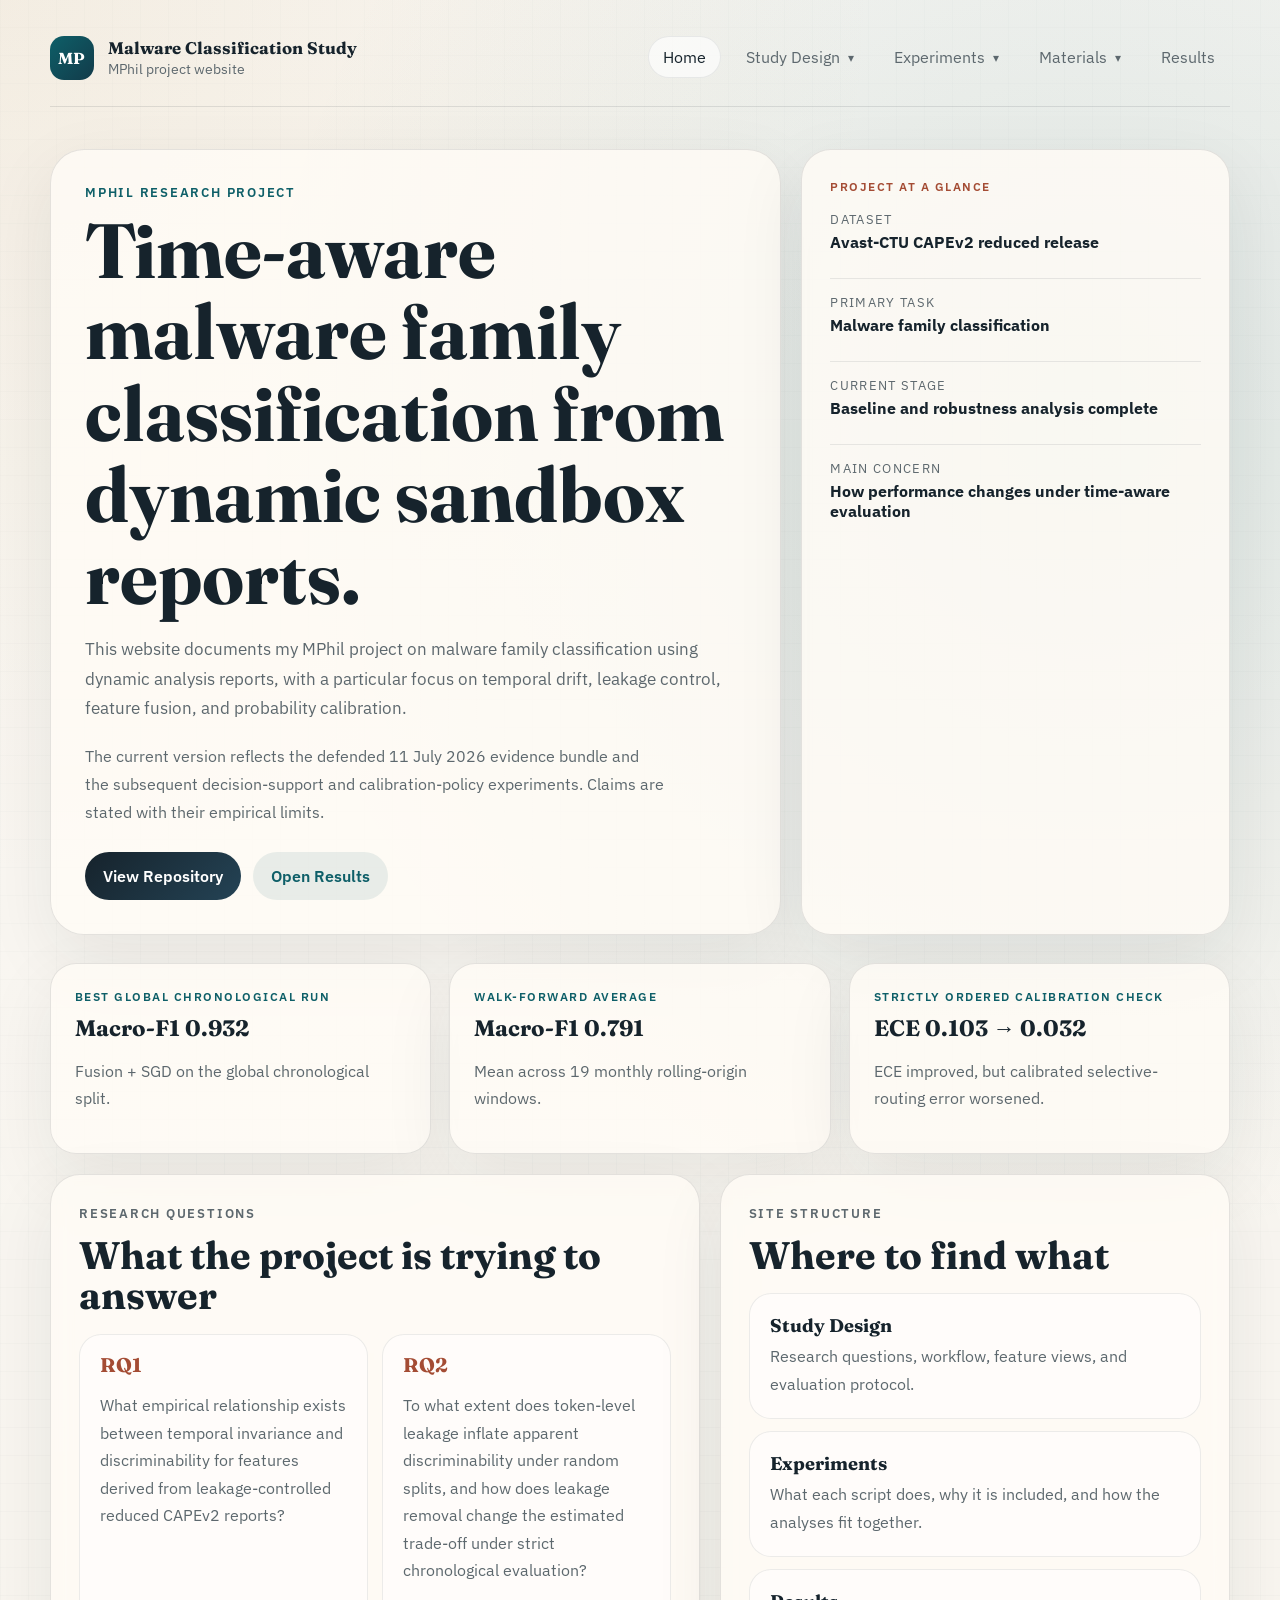
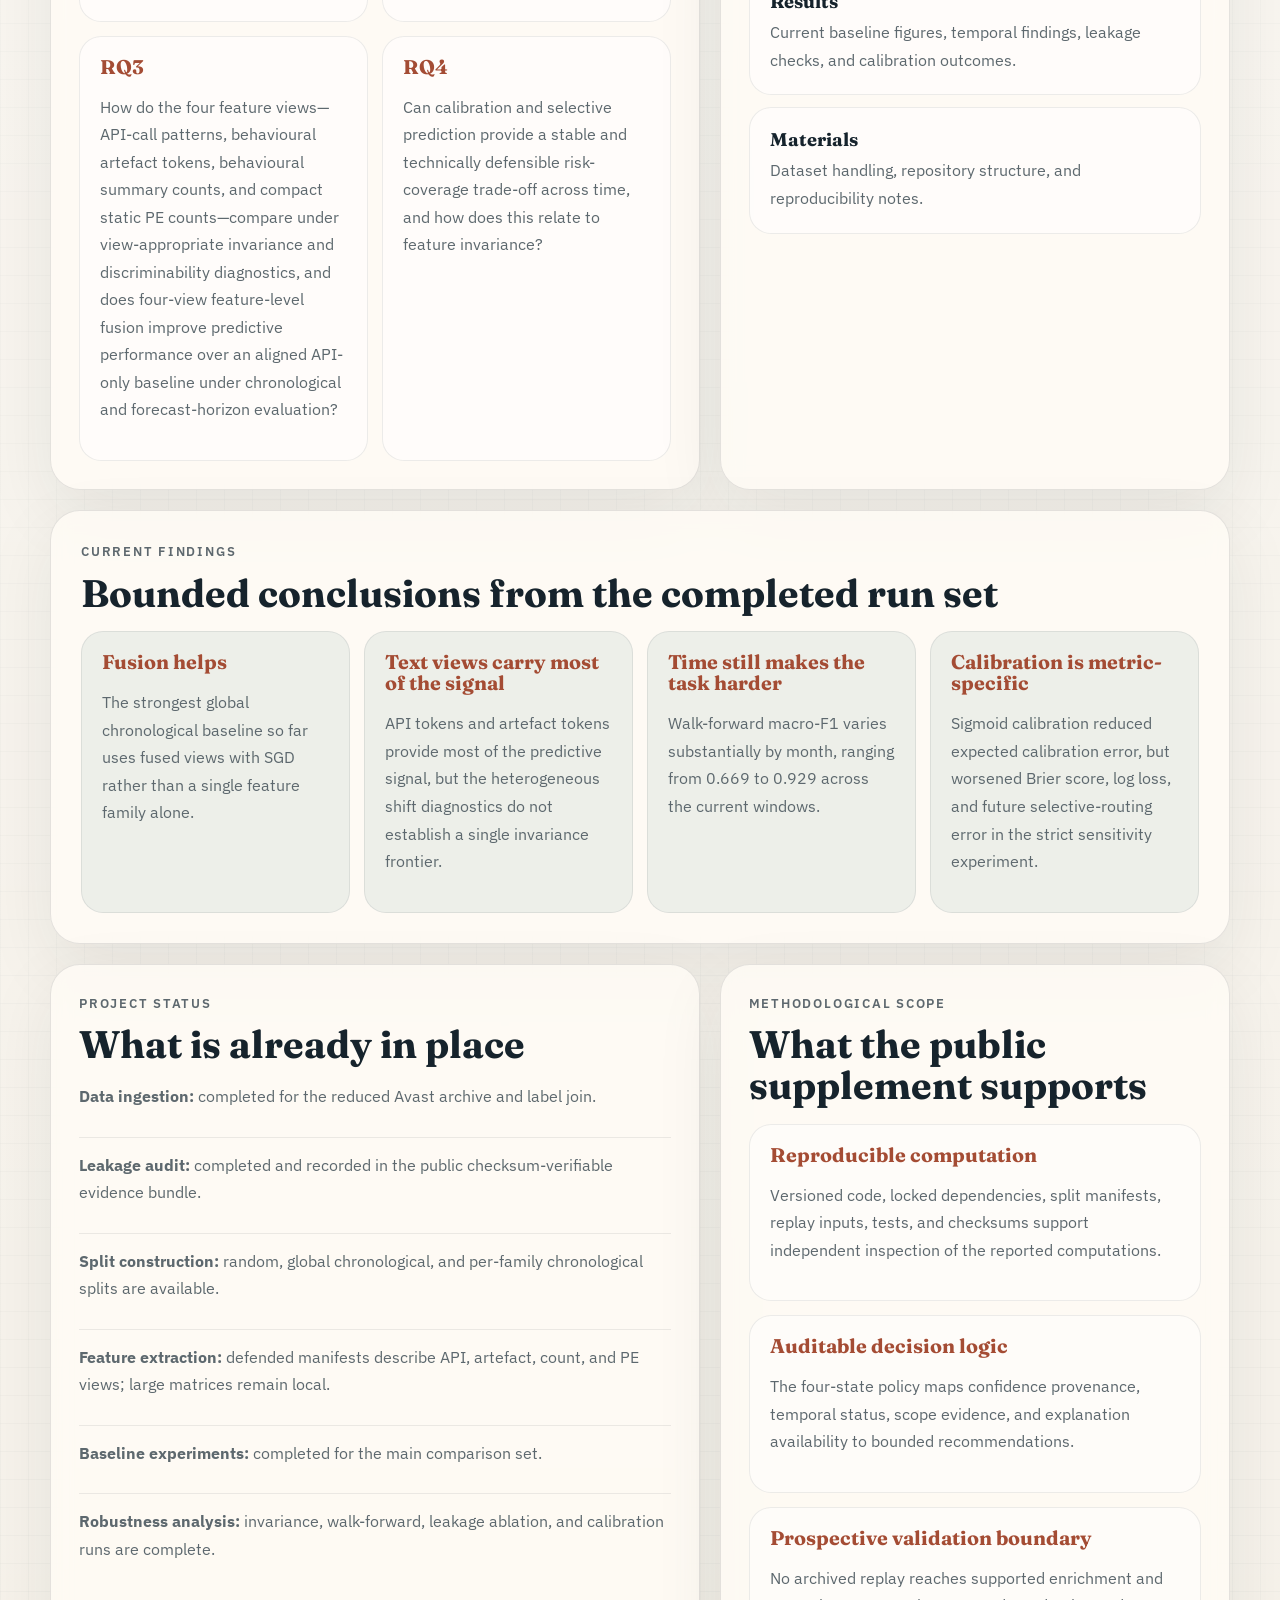
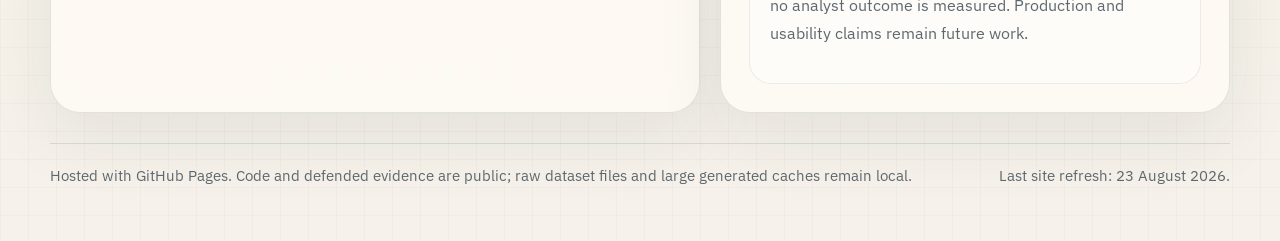
==== commit 7d3ca7bb: "Clean public release and align final evidence" ====
--- a/site/index.html
+++ b/site/index.html
@@ -74,9 +74,9 @@
               probability calibration.
             </p>
             <p class="lead secondary">
-              The current version reflects the first complete round of pipeline
-              runs completed on 21 March 2026 and serves as a compact record of
-              the study design, experiment set, and early findings.
+              The current version reflects the defended 11 July 2026 evidence
+              bundle and the subsequent decision-support and calibration-policy
+              experiments. Claims are stated with their empirical limits.
             </p>
             <div class="hero-actions">
               <a class="button primary" href="https://github.com/pinkysworld/Mphil">View Repository</a>
@@ -119,9 +119,9 @@
             <p>Mean across 19 monthly rolling-origin windows.</p>
           </article>
           <article class="metric-card">
-            <span class="metric-label">Calibration shift</span>
-            <strong>ECE 0.103 → 0.033</strong>
-            <p>Sigmoid calibration materially improved confidence reliability.</p>
+            <span class="metric-label">Strictly ordered calibration check</span>
+            <strong>ECE 0.103 → 0.032</strong>
+            <p>ECE improved, but calibrated selective-routing error worsened.</p>
           </article>
         </section>
 
@@ -134,19 +134,19 @@
             <div class="card-grid two-up">
               <article class="content-card">
                 <h3>RQ1</h3>
-                <p>Which feature views retain useful signal once evaluation is aligned with time rather than random shuffling?</p>
+                <p>What empirical relationship exists between temporal invariance and discriminability for features derived from leakage-controlled reduced CAPEv2 reports?</p>
               </article>
               <article class="content-card">
                 <h3>RQ2</h3>
-                <p>How much do performance claims change once obvious leakage paths and naming shortcuts are controlled?</p>
+                <p>To what extent does token-level leakage inflate apparent discriminability under random splits, and how does leakage removal change the estimated trade-off under strict chronological evaluation?</p>
               </article>
               <article class="content-card">
                 <h3>RQ3</h3>
-                <p>Does feature fusion remain helpful under chronological testing and rolling-origin evaluation?</p>
+                <p>How do the four feature views—API-call patterns, behavioural artefact tokens, behavioural summary counts, and compact static PE counts—compare under view-appropriate invariance and discriminability diagnostics, and does four-view feature-level fusion improve predictive performance over an aligned API-only baseline under chronological and forecast-horizon evaluation?</p>
               </article>
               <article class="content-card">
                 <h3>RQ4</h3>
-                <p>Are the resulting probability scores reliable enough for calibration and selective prediction analysis?</p>
+                <p>Can calibration and selective prediction provide a stable and technically defensible risk-coverage trade-off across time, and how does this relate to feature invariance?</p>
               </article>
             </div>
           </section>
@@ -180,7 +180,7 @@
         <section class="panel wide reveal">
           <div class="section-heading">
             <p class="eyebrow">Current Findings</p>
-            <h2>First conclusions from the completed run set</h2>
+            <h2>Bounded conclusions from the completed run set</h2>
           </div>
           <div class="card-grid four-up">
             <article class="content-card tone-accent">
@@ -189,15 +189,15 @@
             </article>
             <article class="content-card tone-accent">
               <h3>Text views carry most of the signal</h3>
-              <p>API tokens and artifact tokens remain the strongest feature views in the invariance and discriminability analysis.</p>
+              <p>API tokens and artefact tokens provide most of the predictive signal, but the heterogeneous shift diagnostics do not establish a single invariance frontier.</p>
             </article>
             <article class="content-card tone-accent">
               <h3>Time still makes the task harder</h3>
               <p>Walk-forward macro-F1 varies substantially by month, ranging from 0.669 to 0.929 across the current windows.</p>
             </article>
             <article class="content-card tone-accent">
-              <h3>Confidence can be improved</h3>
-              <p>Calibration reduced expected calibration error sharply, even with only a modest change in headline classification scores.</p>
+              <h3>Calibration is metric-specific</h3>
+              <p>Sigmoid calibration reduced expected calibration error, but worsened Brier score, log loss, and future selective-routing error in the strict sensitivity experiment.</p>
             </article>
           </div>
         </section>
@@ -210,9 +210,9 @@
             </div>
             <ul class="status-list">
               <li><strong>Data ingestion:</strong> completed for the reduced Avast archive and label join.</li>
-              <li><strong>Leakage audit:</strong> completed and recorded in the local artifact set.</li>
+              <li><strong>Leakage audit:</strong> completed and recorded in the public checksum-verifiable evidence bundle.</li>
               <li><strong>Split construction:</strong> random, global chronological, and per-family chronological splits are available.</li>
-              <li><strong>Feature extraction:</strong> cached feature matrices are built for API, artifact, count, and PE views.</li>
+              <li><strong>Feature extraction:</strong> defended manifests describe API, artefact, count, and PE views; large matrices remain local.</li>
               <li><strong>Baseline experiments:</strong> completed for the main comparison set.</li>
               <li><strong>Robustness analysis:</strong> invariance, walk-forward, leakage ablation, and calibration runs are complete.</li>
             </ul>
@@ -220,21 +220,21 @@
 
           <section class="panel reveal">
             <div class="section-heading">
-              <p class="eyebrow">Next Writing Tasks</p>
-              <h2>What this site supports</h2>
+              <p class="eyebrow">Methodological Scope</p>
+              <h2>What the public supplement supports</h2>
             </div>
             <div class="card-grid one-up">
               <article class="content-card">
-                <h3>Method chapter drafting</h3>
-                <p>The study design and experiment pages are organised so they can be reused directly when writing the methods chapter.</p>
-              </article>
-              <article class="content-card">
-                <h3>Result chapter drafting</h3>
-                <p>The results page now holds a concise record of the main numbers and can be expanded as figures and tables are refined.</p>
-              </article>
-              <article class="content-card">
-                <h3>Supervisor overview</h3>
-                <p>The homepage is now a short entry point, so a visitor can understand the project direction without reading a long continuous page.</p>
+                <h3>Reproducible computation</h3>
+                <p>Versioned code, locked dependencies, split manifests, replay inputs, tests, and checksums support independent inspection of the reported computations.</p>
+              </article>
+              <article class="content-card">
+                <h3>Auditable decision logic</h3>
+                <p>The four-state policy maps confidence provenance, temporal status, scope evidence, and explanation availability to bounded recommendations.</p>
+              </article>
+              <article class="content-card">
+                <h3>Prospective validation boundary</h3>
+                <p>No archived replay reaches supported enrichment and no analyst outcome is measured. Production and usability claims remain future work.</p>
               </article>
             </div>
           </section>
@@ -242,8 +242,8 @@
       </main>
 
       <footer class="site-footer">
-        <p>Hosted with GitHub Pages. Code and notes are public; raw dataset files and generated caches remain local.</p>
-        <p>Last site refresh: 21 March 2026.</p>
+        <p>Hosted with GitHub Pages. Code and defended evidence are public; raw dataset files and large generated caches remain local.</p>
+        <p>Last site refresh: 23 August 2026.</p>
       </footer>
     </div>
   </body>
